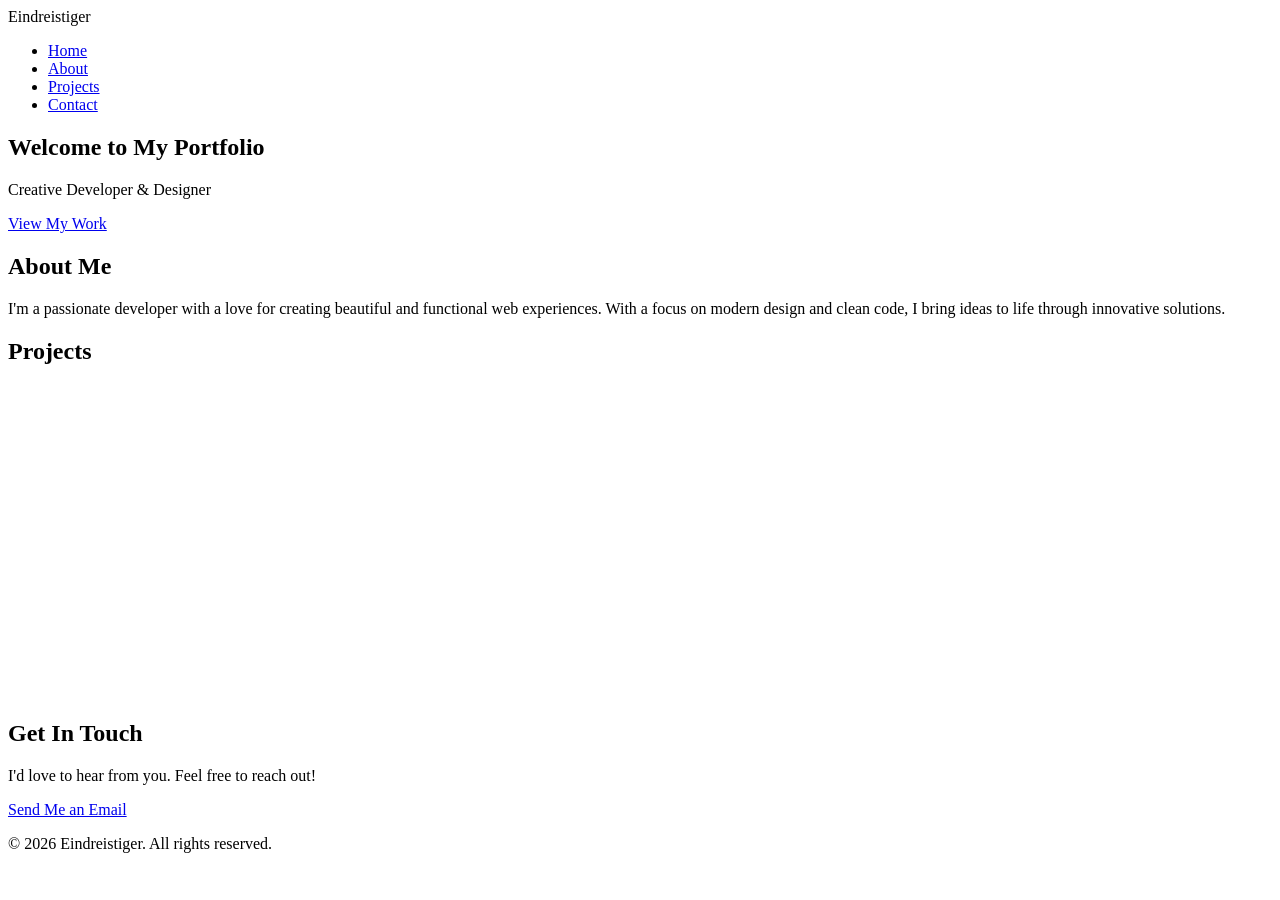
==== index.html @ fbd75b67 "Add modern portfolio landing page HTML structure with styling" ====
<!DOCTYPE html>
<html lang="en">
<head>
    <meta charset="UTF-8">
    <meta name="viewport" content="width=device-width, initial-scale=1.0">
    <title>Eindreistiger - Portfolio</title>
    <link rel="stylesheet" href="styles.css">
</head>
<body>
    <!-- Navigation -->
    <nav class="navbar">
        <div class="nav-container">
            <div class="logo">Eindreistiger</div>
            <ul class="nav-menu">
                <li><a href="#home" class="nav-link">Home</a></li>
                <li><a href="#about" class="nav-link">About</a></li>
                <li><a href="#projects" class="nav-link">Projects</a></li>
                <li><a href="#contact" class="nav-link">Contact</a></li>
            </ul>
        </div>
    </nav>

    <!-- Hero Section -->
    <section id="home" class="hero">
        <div class="hero-content">
            <h1 class="hero-title">Welcome to My Portfolio</h1>
            <p class="hero-subtitle">Creative Developer & Designer</p>
            <a href="#projects" class="cta-button">View My Work</a>
        </div>
    </section>

    <!-- About Section -->
    <section id="about" class="about">
        <div class="container">
            <h2 class="section-title">About Me</h2>
            <p class="about-text">
                I'm a passionate developer with a love for creating beautiful and functional web experiences. 
                With a focus on modern design and clean code, I bring ideas to life through innovative solutions.
            </p>
        </div>
    </section>

    <!-- Projects Section -->
    <section id="projects" class="projects">
        <div class="container">
            <h2 class="section-title">Projects</h2>
            <div class="projects-grid">
                <div class="project-card">
                    <div class="project-image"></div>
                    <h3 class="project-title">Project One</h3>
                    <p class="project-description">A modern web application built with clean design principles.</p>
                    <a href="#" class="project-link">Learn More →</a>
                </div>
                <div class="project-card">
                    <div class="project-image"></div>
                    <h3 class="project-title">Project Two</h3>
                    <p class="project-description">An interactive experience showcasing innovative features.</p>
                    <a href="#" class="project-link">Learn More →</a>
                </div>
                <div class="project-card">
                    <div class="project-image"></div>
                    <h3 class="project-title">Project Three</h3>
                    <p class="project-description">A comprehensive solution for modern digital challenges.</p>
                    <a href="#" class="project-link">Learn More →</a>
                </div>
            </div>
        </div>
    </section>

    <!-- Contact Section -->
    <section id="contact" class="contact">
        <div class="container">
            <h2 class="section-title">Get In Touch</h2>
            <p class="contact-text">I'd love to hear from you. Feel free to reach out!</p>
            <a href="mailto:your.email@example.com" class="cta-button">Send Me an Email</a>
        </div>
    </section>

    <!-- Footer -->
    <footer class="footer">
        <p>&copy; 2026 Eindreistiger. All rights reserved.</p>
    </footer>

    <script src="script.js"></script>
</body>
</html>
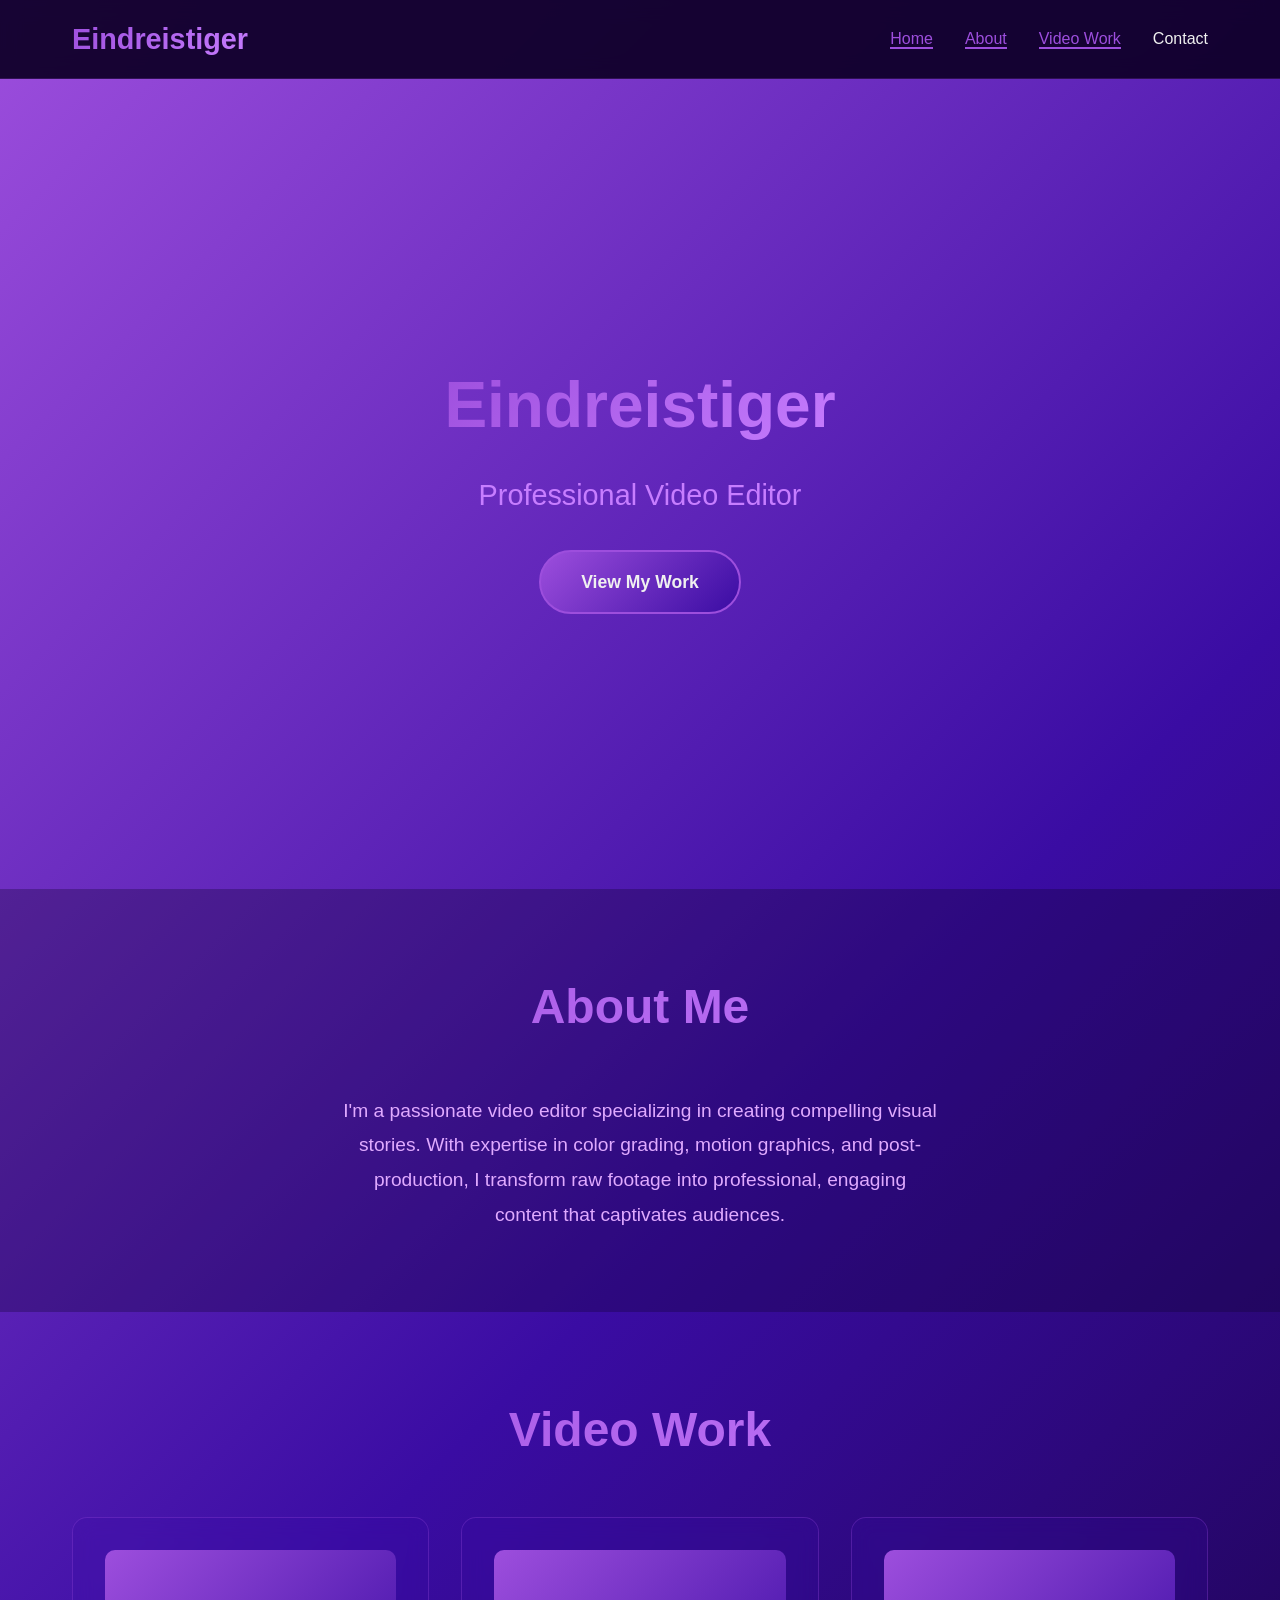
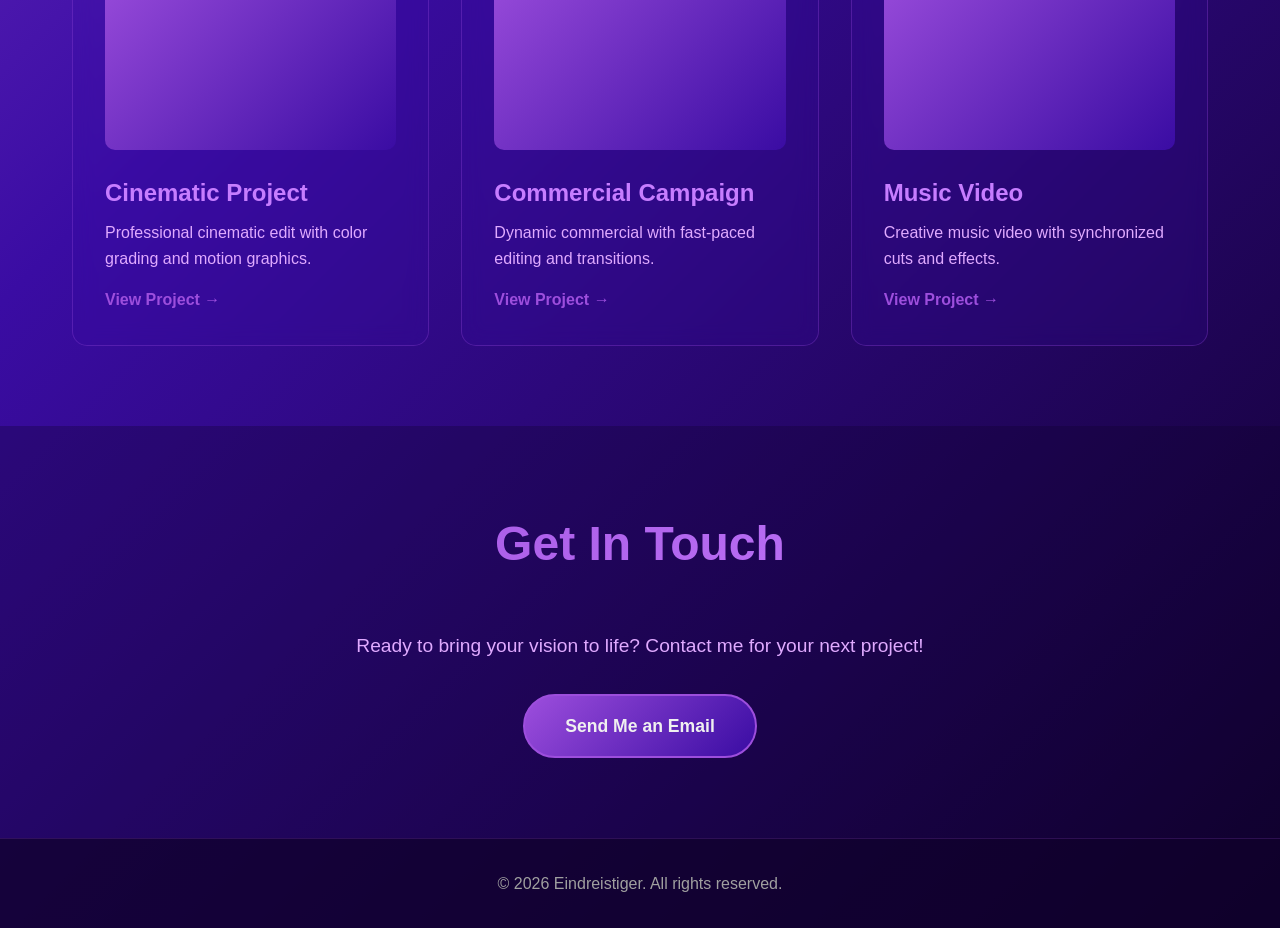
==== commit 021bf795: "Update portfolio with proper CSS styling and video editor content" ====
--- a/index.html
+++ b/index.html
@@ -3,7 +3,7 @@
 <head>
     <meta charset="UTF-8">
     <meta name="viewport" content="width=device-width, initial-scale=1.0">
-    <title>Eindreistiger - Portfolio</title>
+    <title>Eindreistiger - Video Editor Portfolio</title>
     <link rel="stylesheet" href="styles.css">
 </head>
 <body>
@@ -14,7 +14,7 @@
             <ul class="nav-menu">
                 <li><a href="#home" class="nav-link">Home</a></li>
                 <li><a href="#about" class="nav-link">About</a></li>
-                <li><a href="#projects" class="nav-link">Projects</a></li>
+                <li><a href="#work" class="nav-link">Video Work</a></li>
                 <li><a href="#contact" class="nav-link">Contact</a></li>
             </ul>
         </div>
@@ -23,9 +23,9 @@
     <!-- Hero Section -->
     <section id="home" class="hero">
         <div class="hero-content">
-            <h1 class="hero-title">Welcome to My Portfolio</h1>
-            <p class="hero-subtitle">Creative Developer & Designer</p>
-            <a href="#projects" class="cta-button">View My Work</a>
+            <h1 class="hero-title">Eindreistiger</h1>
+            <p class="hero-subtitle">Professional Video Editor</p>
+            <a href="#work" class="cta-button">View My Work</a>
         </div>
     </section>
 
@@ -34,34 +34,35 @@
         <div class="container">
             <h2 class="section-title">About Me</h2>
             <p class="about-text">
-                I'm a passionate developer with a love for creating beautiful and functional web experiences. 
-                With a focus on modern design and clean code, I bring ideas to life through innovative solutions.
+                I'm a passionate video editor specializing in creating compelling visual stories. 
+                With expertise in color grading, motion graphics, and post-production, I transform raw footage 
+                into professional, engaging content that captivates audiences.
             </p>
         </div>
     </section>
 
-    <!-- Projects Section -->
-    <section id="projects" class="projects">
+    <!-- Video Work Section -->
+    <section id="work" class="projects">
         <div class="container">
-            <h2 class="section-title">Projects</h2>
+            <h2 class="section-title">Video Work</h2>
             <div class="projects-grid">
                 <div class="project-card">
                     <div class="project-image"></div>
-                    <h3 class="project-title">Project One</h3>
-                    <p class="project-description">A modern web application built with clean design principles.</p>
-                    <a href="#" class="project-link">Learn More →</a>
+                    <h3 class="project-title">Cinematic Project</h3>
+                    <p class="project-description">Professional cinematic edit with color grading and motion graphics.</p>
+                    <a href="#" class="project-link">View Project →</a>
                 </div>
                 <div class="project-card">
                     <div class="project-image"></div>
-                    <h3 class="project-title">Project Two</h3>
-                    <p class="project-description">An interactive experience showcasing innovative features.</p>
-                    <a href="#" class="project-link">Learn More →</a>
+                    <h3 class="project-title">Commercial Campaign</h3>
+                    <p class="project-description">Dynamic commercial with fast-paced editing and transitions.</p>
+                    <a href="#" class="project-link">View Project →</a>
                 </div>
                 <div class="project-card">
                     <div class="project-image"></div>
-                    <h3 class="project-title">Project Three</h3>
-                    <p class="project-description">A comprehensive solution for modern digital challenges.</p>
-                    <a href="#" class="project-link">Learn More →</a>
+                    <h3 class="project-title">Music Video</h3>
+                    <p class="project-description">Creative music video with synchronized cuts and effects.</p>
+                    <a href="#" class="project-link">View Project →</a>
                 </div>
             </div>
         </div>
@@ -71,7 +72,7 @@
     <section id="contact" class="contact">
         <div class="container">
             <h2 class="section-title">Get In Touch</h2>
-            <p class="contact-text">I'd love to hear from you. Feel free to reach out!</p>
+            <p class="contact-text">Ready to bring your vision to life? Contact me for your next project!</p>
             <a href="mailto:your.email@example.com" class="cta-button">Send Me an Email</a>
         </div>
     </section>
--- a/styles.css
+++ b/styles.css
@@ -0,0 +1,267 @@
+* {
+    margin: 0;
+    padding: 0;
+    box-sizing: border-box;
+}
+
+:root {
+    --primary-gradient: linear-gradient(135deg, #9d4edd 0%, #3a0ca3 50%, #10002b 100%);
+    --purple-light: #9d4edd;
+    --purple-dark: #3a0ca3;
+    --black-deep: #10002b;
+    --text-light: #f0f0f0;
+    --text-dark: #1a1a1a;
+}
+
+body {
+    font-family: 'Segoe UI', Tahoma, Geneva, Verdana, sans-serif;
+    background: var(--primary-gradient);
+    color: var(--text-light);
+    line-height: 1.6;
+    min-height: 100vh;
+}
+
+/* Navigation */
+.navbar {
+    background: rgba(16, 0, 43, 0.95);
+    backdrop-filter: blur(10px);
+    padding: 1rem 0;
+    position: sticky;
+    top: 0;
+    z-index: 100;
+    border-bottom: 1px solid rgba(157, 78, 221, 0.2);
+}
+
+.nav-container {
+    max-width: 1200px;
+    margin: 0 auto;
+    padding: 0 2rem;
+    display: flex;
+    justify-content: space-between;
+    align-items: center;
+}
+
+.logo {
+    font-size: 1.8rem;
+    font-weight: 700;
+    background: linear-gradient(135deg, #9d4edd, #c77dff);
+    -webkit-background-clip: text;
+    -webkit-text-fill-color: transparent;
+    background-clip: text;
+}
+
+.nav-menu {
+    display: flex;
+    list-style: none;
+    gap: 2rem;
+}
+
+.nav-link {
+    color: var(--text-light);
+    text-decoration: none;
+    transition: color 0.3s ease;
+    font-weight: 500;
+}
+
+.nav-link:hover {
+    color: #9d4edd;
+}
+
+/* Hero Section */
+.hero {
+    min-height: 90vh;
+    display: flex;
+    align-items: center;
+    justify-content: center;
+    text-align: center;
+    padding: 2rem;
+}
+
+.hero-content {
+    animation: fadeInUp 1s ease-out;
+}
+
+.hero-title {
+    font-size: clamp(2.5rem, 5vw, 4rem);
+    font-weight: 800;
+    margin-bottom: 1rem;
+    background: linear-gradient(135deg, #9d4edd, #c77dff);
+    -webkit-background-clip: text;
+    -webkit-text-fill-color: transparent;
+    background-clip: text;
+}
+
+.hero-subtitle {
+    font-size: clamp(1.2rem, 3vw, 1.8rem);
+    color: #c77dff;
+    margin-bottom: 2rem;
+    font-weight: 300;
+}
+
+.cta-button {
+    display: inline-block;
+    padding: 1rem 2.5rem;
+    background: linear-gradient(135deg, #9d4edd, #3a0ca3);
+    color: var(--text-light);
+    text-decoration: none;
+    border-radius: 50px;
+    font-weight: 600;
+    transition: all 0.3s ease;
+    border: 2px solid #9d4edd;
+    cursor: pointer;
+    font-size: 1.1rem;
+}
+
+.cta-button:hover {
+    background: linear-gradient(135deg, #c77dff, #9d4edd);
+    transform: translateY(-3px);
+    box-shadow: 0 10px 30px rgba(157, 78, 221, 0.4);
+}
+
+/* Container */
+.container {
+    max-width: 1200px;
+    margin: 0 auto;
+    padding: 0 2rem;
+}
+
+/* Section Title */
+.section-title {
+    font-size: clamp(2rem, 4vw, 3rem);
+    font-weight: 700;
+    margin-bottom: 3rem;
+    text-align: center;
+    background: linear-gradient(135deg, #9d4edd, #c77dff);
+    -webkit-background-clip: text;
+    -webkit-text-fill-color: transparent;
+    background-clip: text;
+}
+
+/* About Section */
+.about {
+    padding: 5rem 2rem;
+    background: rgba(16, 0, 43, 0.3);
+}
+
+.about-text {
+    font-size: 1.2rem;
+    text-align: center;
+    max-width: 600px;
+    margin: 0 auto;
+    color: #e0aaff;
+    line-height: 1.8;
+}
+
+/* Projects Section */
+.projects {
+    padding: 5rem 2rem;
+}
+
+.projects-grid {
+    display: grid;
+    grid-template-columns: repeat(auto-fit, minmax(300px, 1fr));
+    gap: 2rem;
+}
+
+.project-card {
+    background: rgba(58, 12, 163, 0.2);
+    backdrop-filter: blur(10px);
+    border: 1px solid rgba(157, 78, 221, 0.3);
+    border-radius: 15px;
+    padding: 2rem;
+    transition: all 0.3s ease;
+    overflow: hidden;
+}
+
+.project-card:hover {
+    transform: translateY(-10px);
+    border-color: #9d4edd;
+    background: rgba(58, 12, 163, 0.4);
+    box-shadow: 0 20px 40px rgba(157, 78, 221, 0.2);
+}
+
+.project-image {
+    width: 100%;
+    height: 200px;
+    background: linear-gradient(135deg, #9d4edd, #3a0ca3);
+    border-radius: 10px;
+    margin-bottom: 1.5rem;
+}
+
+.project-title {
+    font-size: 1.5rem;
+    margin-bottom: 0.5rem;
+    color: #c77dff;
+}
+
+.project-description {
+    color: #e0aaff;
+    margin-bottom: 1rem;
+    line-height: 1.6;
+}
+
+.project-link {
+    color: #9d4edd;
+    text-decoration: none;
+    font-weight: 600;
+    transition: color 0.3s ease;
+}
+
+.project-link:hover {
+    color: #c77dff;
+}
+
+/* Contact Section */
+.contact {
+    padding: 5rem 2rem;
+    background: rgba(16, 0, 43, 0.3);
+    text-align: center;
+}
+
+.contact-text {
+    font-size: 1.2rem;
+    margin-bottom: 2rem;
+    color: #e0aaff;
+}
+
+/* Footer */
+.footer {
+    background: rgba(16, 0, 43, 0.8);
+    padding: 2rem;
+    text-align: center;
+    border-top: 1px solid rgba(157, 78, 221, 0.2);
+    color: #a0a0a0;
+}
+
+/* Animations */
+@keyframes fadeInUp {
+    from {
+        opacity: 0;
+        transform: translateY(30px);
+    }
+    to {
+        opacity: 1;
+        transform: translateY(0);
+    }
+}
+
+/* Responsive Design */
+@media (max-width: 768px) {
+    .nav-menu {
+        gap: 1rem;
+        font-size: 0.9rem;
+    }
+
+    .hero {
+        min-height: 70vh;
+    }
+
+    .projects-grid {
+        grid-template-columns: 1fr;
+    }
+
+    .cta-button {
+        padding: 0.8rem 2rem;
+        font-size: 1rem;
+    }
+}
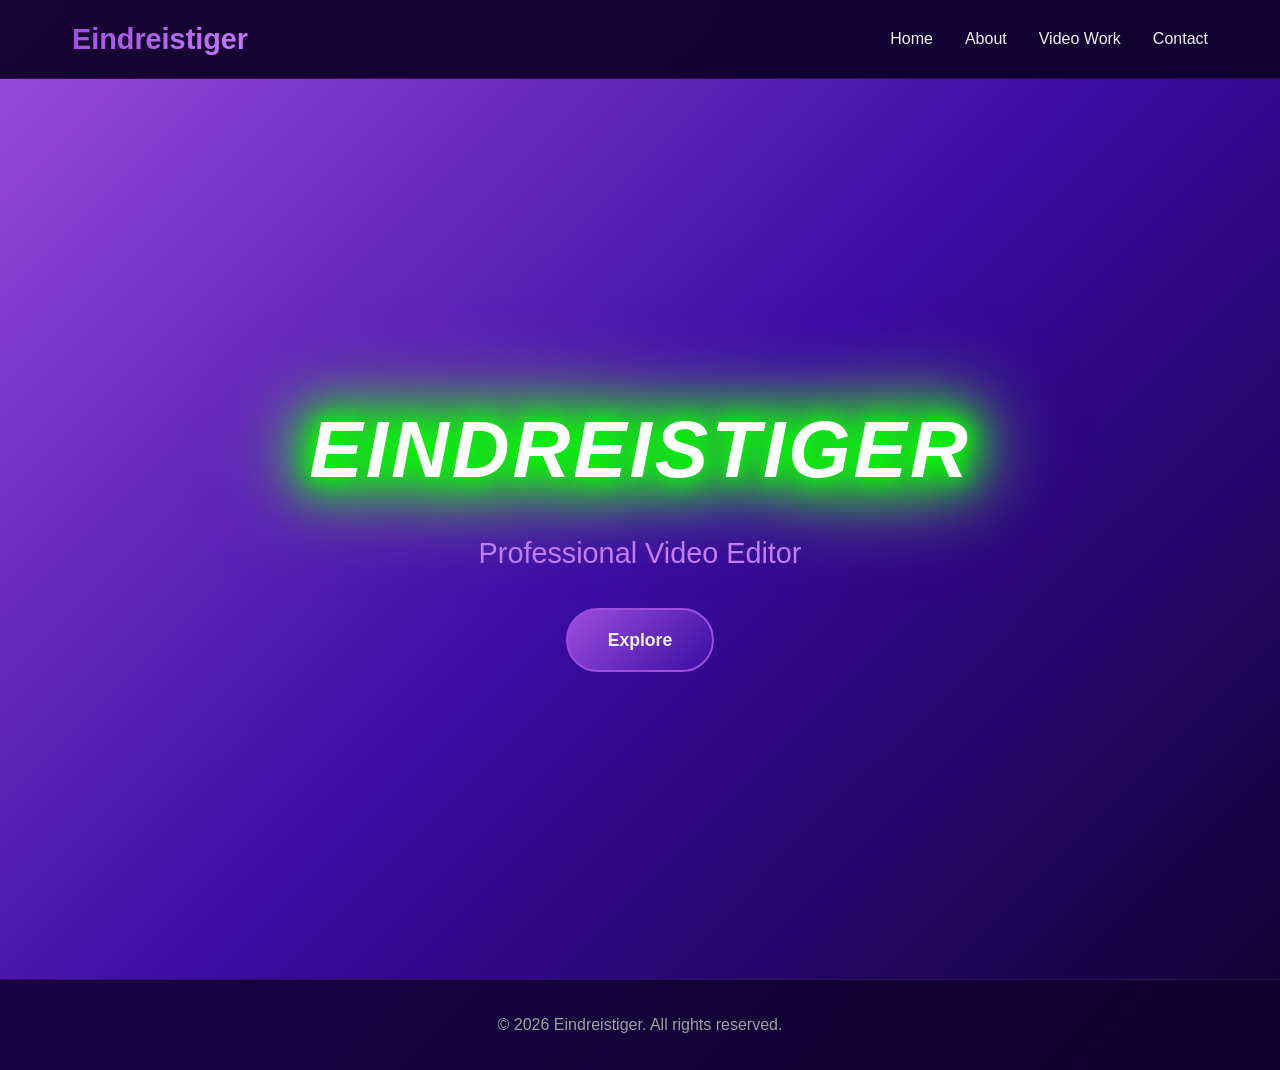
==== commit f3c4e668: "Convert sections to dropdown menu - only show one section at a time" ====
--- a/index.html
+++ b/index.html
@@ -11,6 +11,11 @@
     <nav class="navbar">
         <div class="nav-container">
             <div class="logo">Eindreistiger</div>
+            <div class="menu-toggle">
+                <span></span>
+                <span></span>
+                <span></span>
+            </div>
             <ul class="nav-menu">
                 <li><a href="#home" class="nav-link">Home</a></li>
                 <li><a href="#about" class="nav-link">About</a></li>
@@ -25,7 +30,7 @@
         <div class="hero-content">
             <h1 class="hero-title">Eindreistiger</h1>
             <p class="hero-subtitle">Professional Video Editor</p>
-            <a href="#work" class="cta-button">View My Work</a>
+            <a href="#about" class="cta-button">Explore</a>
         </div>
     </section>
 
--- a/styles.css
+++ b/styles.css
@@ -19,6 +19,11 @@
     color: var(--text-light);
     line-height: 1.6;
     min-height: 100vh;
+    overflow-x: hidden;
+}
+
+html {
+    scroll-behavior: smooth;
 }
 
 /* Navigation */
@@ -30,6 +35,7 @@
     top: 0;
     z-index: 100;
     border-bottom: 1px solid rgba(157, 78, 221, 0.2);
+    width: 100%;
 }
 
 .nav-container {
@@ -39,6 +45,7 @@
     display: flex;
     justify-content: space-between;
     align-items: center;
+    width: 100%;
 }
 
 .logo {
@@ -48,6 +55,7 @@
     -webkit-background-clip: text;
     -webkit-text-fill-color: transparent;
     background-clip: text;
+    white-space: nowrap;
 }
 
 .nav-menu {
@@ -69,26 +77,36 @@
 
 /* Hero Section */
 .hero {
-    min-height: 90vh;
+    min-height: 100vh;
     display: flex;
     align-items: center;
     justify-content: center;
     text-align: center;
     padding: 2rem;
+    width: 100%;
 }
 
 .hero-content {
     animation: fadeInUp 1s ease-out;
+    max-width: 100%;
 }
 
 .hero-title {
-    font-size: clamp(2.5rem, 5vw, 4rem);
-    font-weight: 800;
+    font-size: clamp(3rem, 8vw, 5rem);
+    font-weight: 900;
     margin-bottom: 1rem;
-    background: linear-gradient(135deg, #9d4edd, #c77dff);
-    -webkit-background-clip: text;
-    -webkit-text-fill-color: transparent;
-    background-clip: text;
+    color: #ffffff;
+    text-shadow: 
+        0 0 20px #00ff00,
+        0 0 40px #00ff00,
+        0 0 60px #00ff00,
+        0 0 80px #00ff00,
+        0 0 100px #ff00ff,
+        0 0 120px #ff00ff;
+    letter-spacing: 3px;
+    text-transform: uppercase;
+    font-style: italic;
+    filter: drop-shadow(0 0 10px rgba(0, 255, 0, 0.8));
 }
 
 .hero-subtitle {
@@ -123,6 +141,7 @@
     max-width: 1200px;
     margin: 0 auto;
     padding: 0 2rem;
+    width: 100%;
 }
 
 /* Section Title */
@@ -141,6 +160,12 @@
 .about {
     padding: 5rem 2rem;
     background: rgba(16, 0, 43, 0.3);
+    width: 100%;
+    display: none;
+}
+
+.about.active {
+    display: block;
 }
 
 .about-text {
@@ -155,12 +180,20 @@
 /* Projects Section */
 .projects {
     padding: 5rem 2rem;
+    width: 100%;
+    display: none;
+}
+
+.projects.active {
+    display: block;
 }
 
 .projects-grid {
     display: grid;
     grid-template-columns: repeat(auto-fit, minmax(300px, 1fr));
     gap: 2rem;
+    max-width: 1200px;
+    margin: 0 auto;
 }
 
 .project-card {
@@ -216,6 +249,12 @@
     padding: 5rem 2rem;
     background: rgba(16, 0, 43, 0.3);
     text-align: center;
+    width: 100%;
+    display: none;
+}
+
+.contact.active {
+    display: block;
 }
 
 .contact-text {
@@ -231,6 +270,7 @@
     text-align: center;
     border-top: 1px solid rgba(157, 78, 221, 0.2);
     color: #a0a0a0;
+    width: 100%;
 }
 
 /* Animations */
@@ -245,23 +285,197 @@
     }
 }
 
+/* Mobile Menu Toggle */
+.menu-toggle {
+    display: none;
+    flex-direction: column;
+    cursor: pointer;
+    gap: 5px;
+    background: none;
+    border: none;
+    padding: 0;
+    z-index: 101;
+}
+
+.menu-toggle span {
+    width: 25px;
+    height: 3px;
+    background: #c77dff;
+    border-radius: 2px;
+    transition: all 0.3s ease;
+}
+
+.menu-toggle.active span:nth-child(1) {
+    transform: rotate(45deg) translate(8px, 8px);
+}
+
+.menu-toggle.active span:nth-child(2) {
+    opacity: 0;
+}
+
+.menu-toggle.active span:nth-child(3) {
+    transform: rotate(-45deg) translate(8px, -8px);
+}
+
 /* Responsive Design */
 @media (max-width: 768px) {
+    body {
+        overflow-x: hidden;
+    }
+
     .nav-menu {
+        display: none;
+        flex-direction: column;
+        position: absolute;
+        top: 60px;
+        left: 0;
+        width: 100%;
+        background: rgba(16, 0, 43, 0.98);
+        padding: 2rem;
         gap: 1rem;
-        font-size: 0.9rem;
+        border-bottom: 1px solid rgba(157, 78, 221, 0.2);
+        max-width: 100vw;
+    }
+
+    .nav-menu.active {
+        display: flex;
+    }
+
+    .nav-container {
+        padding: 0 1rem;
+    }
+
+    .menu-toggle {
+        display: flex;
+    }
+
+    .logo {
+        font-size: 1.5rem;
     }
 
     .hero {
-        min-height: 70vh;
+        min-height: 100vh;
+        padding: 1rem;
+    }
+
+    .hero-title {
+        letter-spacing: 2px;
     }
 
     .projects-grid {
         grid-template-columns: 1fr;
+        gap: 1.5rem;
+        padding: 0;
     }
 
     .cta-button {
         padding: 0.8rem 2rem;
         font-size: 1rem;
     }
+
+    .about {
+        padding: 3rem 1rem;
+    }
+
+    .projects {
+        padding: 3rem 1rem;
+    }
+
+    .contact {
+        padding: 3rem 1rem;
+    }
+
+    .about-text {
+        font-size: 1rem;
+    }
+
+    .project-card {
+        padding: 1.5rem;
+    }
+
+    .project-image {
+        height: 150px;
+    }
+
+    .project-title {
+        font-size: 1.2rem;
+    }
+
+    .project-description {
+        font-size: 0.9rem;
+    }
+
+    .section-title {
+        margin-bottom: 2rem;
+    }
+
+    .container {
+        padding: 0 1rem;
+    }
+}
+
+@media (max-width: 480px) {
+    body {
+        overflow-x: hidden;
+        width: 100vw;
+    }
+
+    .hero-title {
+        font-size: 2rem;
+        letter-spacing: 1px;
+        text-shadow: 
+            0 0 15px #00ff00,
+            0 0 30px #00ff00,
+            0 0 45px #00ff00,
+            0 0 60px #ff00ff;
+    }
+
+    .hero-subtitle {
+        font-size: 1rem;
+    }
+
+    .cta-button {
+        padding: 0.7rem 1.5rem;
+        font-size: 0.9rem;
+    }
+
+    .logo {
+        font-size: 1.3rem;
+    }
+
+    .nav-menu {
+        top: 50px;
+    }
+
+    .project-card {
+        padding: 1rem;
+    }
+
+    .project-title {
+        font-size: 1rem;
+    }
+
+    .section-title {
+        font-size: 1.5rem;
+    }
+
+    .container {
+        padding: 0 1rem;
+    }
+
+    .hero {
+        padding: 1rem;
+    }
+
+    .about {
+        padding: 2rem 1rem;
+    }
+
+    .projects {
+        padding: 2rem 1rem;
+    }
+
+    .contact {
+        padding: 2rem 1rem;
+    }
 }
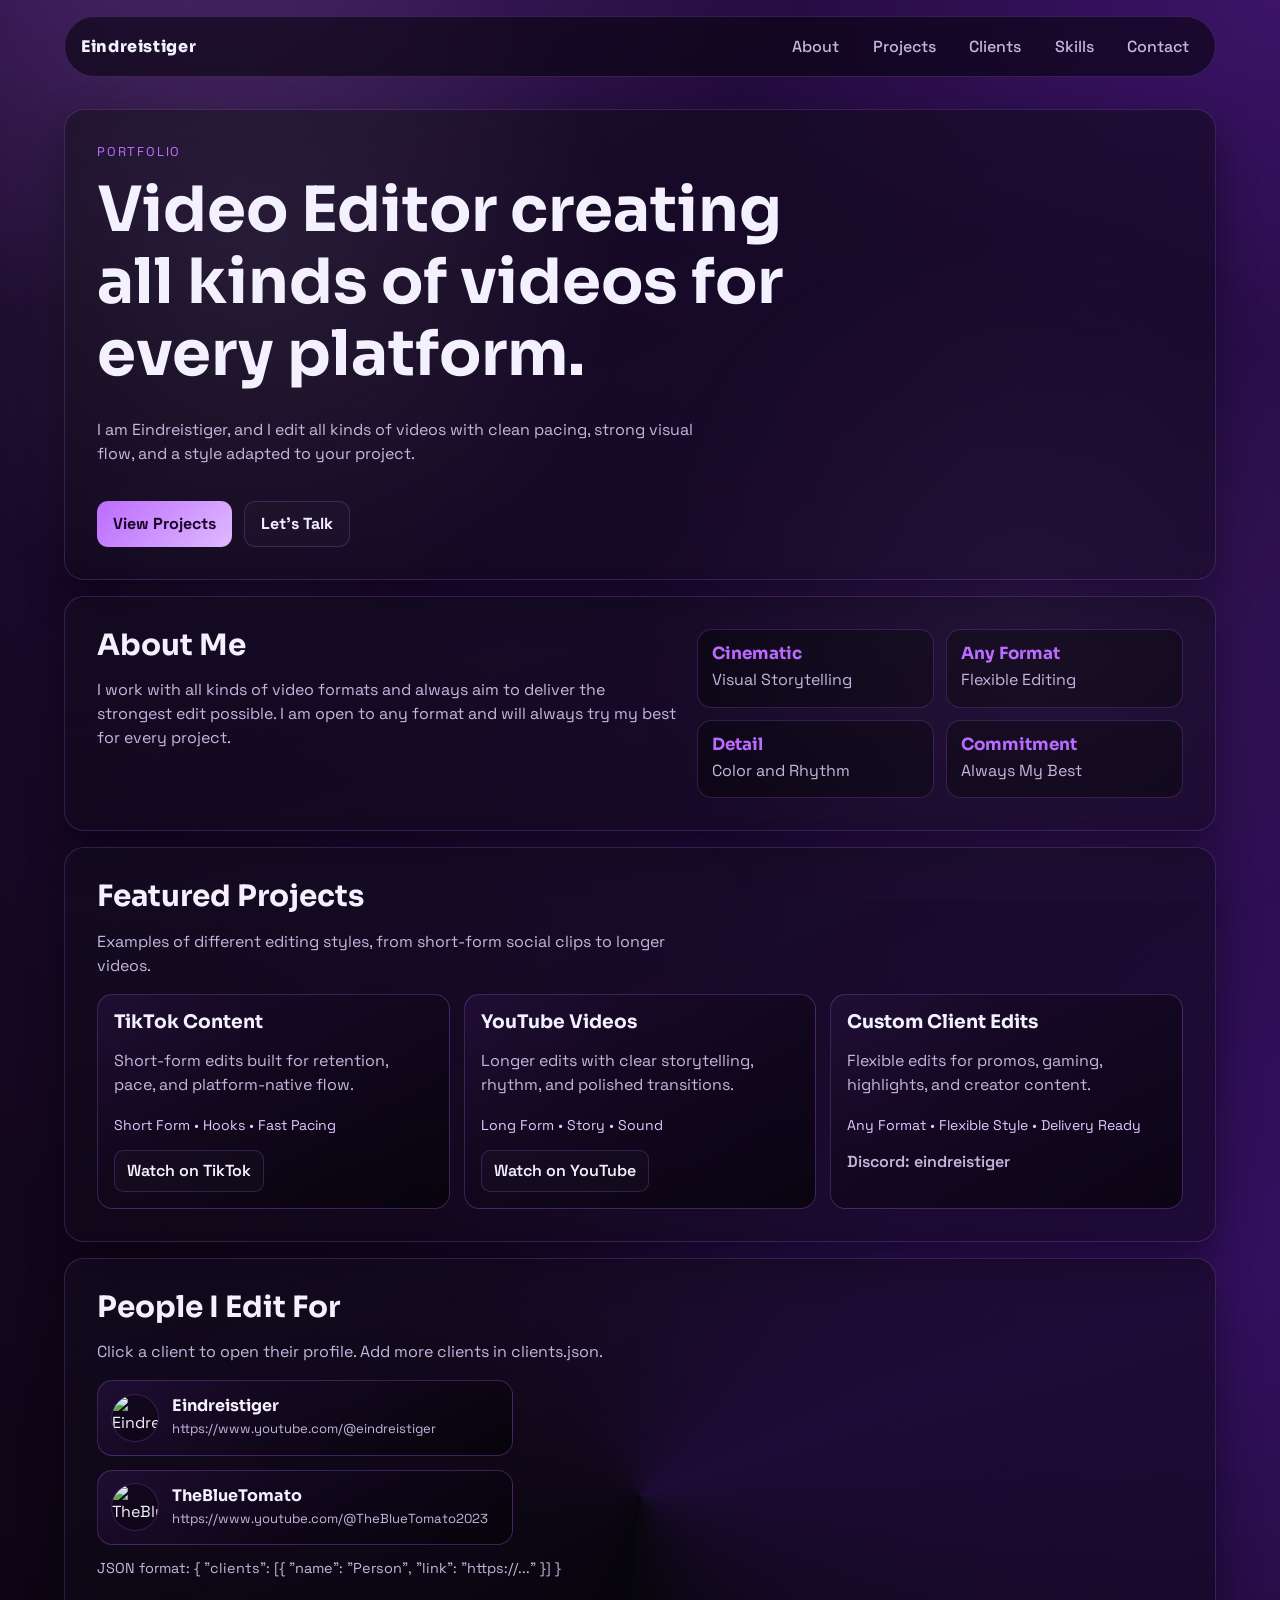
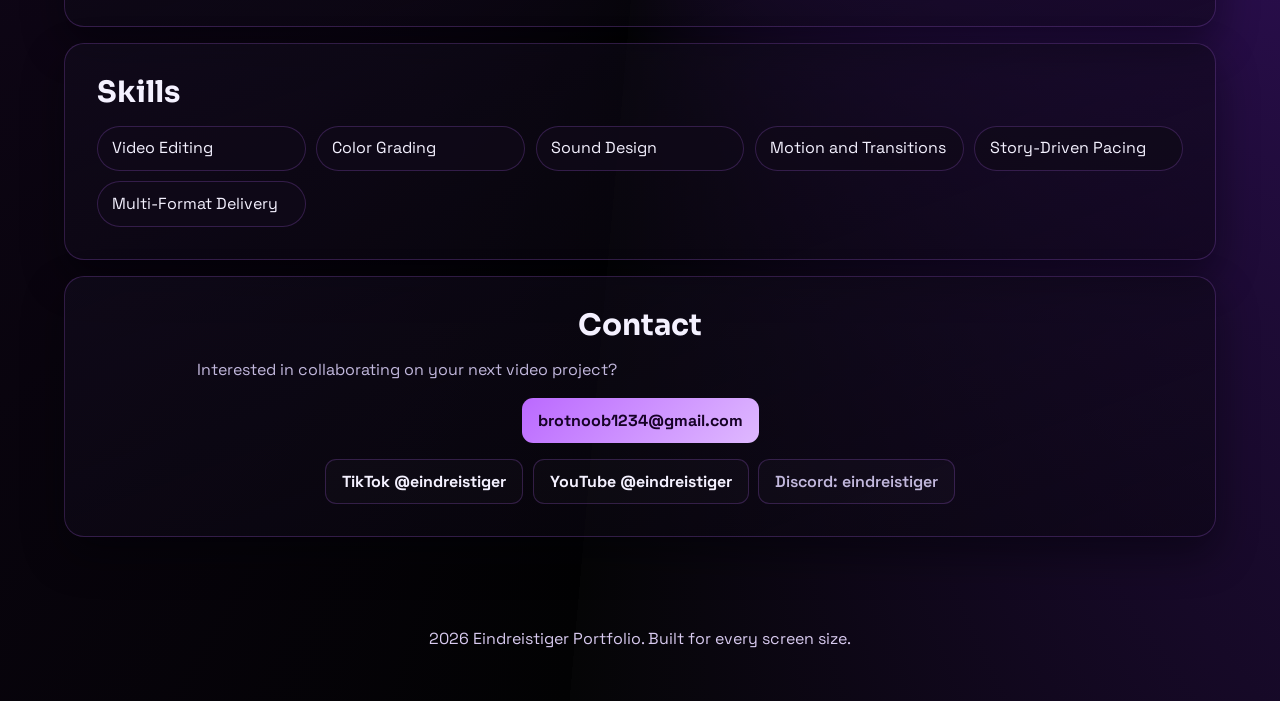
==== commit aff25733: "Updates" ====
--- a/index.html
+++ b/index.html
@@ -1,92 +1,147 @@
-<!DOCTYPE html>
-<html lang="en">
-<head>
-    <meta charset="UTF-8">
-    <meta name="viewport" content="width=device-width, initial-scale=1.0">
-    <title>Eindreistiger - Video Editor Portfolio</title>
-    <link rel="stylesheet" href="styles.css">
-</head>
-<body>
-    <!-- Navigation -->
-    <nav class="navbar">
-        <div class="nav-container">
-            <div class="logo">Eindreistiger</div>
-            <div class="menu-toggle">
-                <span></span>
-                <span></span>
-                <span></span>
-            </div>
-            <ul class="nav-menu">
-                <li><a href="#home" class="nav-link">Home</a></li>
-                <li><a href="#about" class="nav-link">About</a></li>
-                <li><a href="#work" class="nav-link">Video Work</a></li>
-                <li><a href="#contact" class="nav-link">Contact</a></li>
-            </ul>
-        </div>
-    </nav>
-
-    <!-- Hero Section -->
-    <section id="home" class="hero">
-        <div class="hero-content">
-            <h1 class="hero-title">Eindreistiger</h1>
-            <p class="hero-subtitle">Professional Video Editor</p>
-            <a href="#about" class="cta-button">Explore</a>
-        </div>
-    </section>
-
-    <!-- About Section -->
-    <section id="about" class="about">
-        <div class="container">
-            <h2 class="section-title">About Me</h2>
-            <p class="about-text">
-                I'm a passionate video editor specializing in creating compelling visual stories. 
-                With expertise in color grading, motion graphics, and post-production, I transform raw footage 
-                into professional, engaging content that captivates audiences.
-            </p>
-        </div>
-    </section>
-
-    <!-- Video Work Section -->
-    <section id="work" class="projects">
-        <div class="container">
-            <h2 class="section-title">Video Work</h2>
-            <div class="projects-grid">
-                <div class="project-card">
-                    <div class="project-image"></div>
-                    <h3 class="project-title">Cinematic Project</h3>
-                    <p class="project-description">Professional cinematic edit with color grading and motion graphics.</p>
-                    <a href="#" class="project-link">View Project →</a>
-                </div>
-                <div class="project-card">
-                    <div class="project-image"></div>
-                    <h3 class="project-title">Commercial Campaign</h3>
-                    <p class="project-description">Dynamic commercial with fast-paced editing and transitions.</p>
-                    <a href="#" class="project-link">View Project →</a>
-                </div>
-                <div class="project-card">
-                    <div class="project-image"></div>
-                    <h3 class="project-title">Music Video</h3>
-                    <p class="project-description">Creative music video with synchronized cuts and effects.</p>
-                    <a href="#" class="project-link">View Project →</a>
-                </div>
-            </div>
-        </div>
-    </section>
-
-    <!-- Contact Section -->
-    <section id="contact" class="contact">
-        <div class="container">
-            <h2 class="section-title">Get In Touch</h2>
-            <p class="contact-text">Ready to bring your vision to life? Contact me for your next project!</p>
-            <a href="mailto:your.email@example.com" class="cta-button">Send Me an Email</a>
-        </div>
-    </section>
-
-    <!-- Footer -->
-    <footer class="footer">
-        <p>&copy; 2026 Eindreistiger. All rights reserved.</p>
-    </footer>
-
-    <script src="script.js"></script>
-</body>
-</html>+<!doctype html>
+<html lang="en">
+  <head>
+    <meta charset="UTF-8" />
+    <meta name="viewport" content="width=device-width, initial-scale=1.0" />
+    <meta
+      name="description"
+      content="Modern portfolio webpage with a unique purple and black gradient design."
+    />
+    <title>Eindreistiger Portfolio</title>
+    <link rel="preconnect" href="https://fonts.googleapis.com" />
+    <link rel="preconnect" href="https://fonts.gstatic.com" crossorigin />
+    <link
+      href="https://fonts.googleapis.com/css2?family=Space+Grotesk:wght@400;500;700&family=Sora:wght@600;700;800&display=swap"
+      rel="stylesheet"
+    />
+    <link rel="stylesheet" href="styles.css" />
+  </head>
+  <body>
+    <div class="backdrop" aria-hidden="true"></div>
+
+    <header class="site-header">
+      <a class="brand" href="#home">Eindreistiger</a>
+      <button class="menu-toggle" aria-label="Toggle menu" aria-expanded="false">
+        <span></span>
+        <span></span>
+      </button>
+      <nav class="site-nav" id="siteNav">
+        <a href="#about">About</a>
+        <a href="#projects">Projects</a>
+        <a href="#clients">Clients</a>
+        <a href="#skills">Skills</a>
+        <a href="#contact">Contact</a>
+      </nav>
+    </header>
+
+    <main id="home">
+      <section class="hero panel">
+        <p class="eyebrow">Portfolio</p>
+        <h1>Video Editor creating all kinds of videos for every platform.</h1>
+        <p class="lead">
+          I am Eindreistiger, and I edit all kinds of videos with clean pacing, strong visual flow,
+          and a style adapted to your project.
+        </p>
+        <div class="cta-row">
+          <a class="btn btn-primary" href="#projects">View Projects</a>
+          <a class="btn btn-ghost" href="#contact">Let&apos;s Talk</a>
+        </div>
+      </section>
+
+      <section id="about" class="panel split">
+        <div>
+          <h2>About Me</h2>
+          <p>
+            I work with all kinds of video formats and always aim to deliver the strongest edit
+            possible. I am open to any format and will always try my best for every project.
+          </p>
+        </div>
+        <div class="stat-grid">
+          <article>
+            <h3>Cinematic</h3>
+            <p>Visual Storytelling</p>
+          </article>
+          <article>
+            <h3>Any Format</h3>
+            <p>Flexible Editing</p>
+          </article>
+          <article>
+            <h3>Detail</h3>
+            <p>Color and Rhythm</p>
+          </article>
+          <article>
+            <h3>Commitment</h3>
+            <p>Always My Best</p>
+          </article>
+        </div>
+      </section>
+
+      <section id="projects" class="panel">
+        <div class="section-head">
+          <h2>Featured Projects</h2>
+          <p>Examples of different editing styles, from short-form social clips to longer videos.</p>
+        </div>
+        <div class="project-grid">
+          <article class="project-card">
+            <h3>TikTok Content</h3>
+            <p>Short-form edits built for retention, pace, and platform-native flow.</p>
+            <span>Short Form • Hooks • Fast Pacing</span>
+            <a class="project-link" href="https://www.tiktok.com/@eindreistiger" target="_blank" rel="noreferrer">Watch on TikTok</a>
+          </article>
+          <article class="project-card">
+            <h3>YouTube Videos</h3>
+            <p>Longer edits with clear storytelling, rhythm, and polished transitions.</p>
+            <span>Long Form • Story • Sound</span>
+            <a class="project-link" href="https://www.youtube.com/@eindreistiger" target="_blank" rel="noreferrer">Watch on YouTube</a>
+          </article>
+          <article class="project-card">
+            <h3>Custom Client Edits</h3>
+            <p>Flexible edits for promos, gaming, highlights, and creator content.</p>
+            <span>Any Format • Flexible Style • Delivery Ready</span>
+            <p class="project-handle">Discord: eindreistiger</p>
+          </article>
+        </div>
+      </section>
+
+      <section id="clients" class="panel">
+        <div class="section-head">
+          <h2>People I Edit For</h2>
+          <p>Click a client to open their profile. Add more clients in clients.json.</p>
+        </div>
+        <div id="clientList" class="client-grid" aria-live="polite"></div>
+        <p class="client-note">
+          JSON format: { "clients": [{ "name": "Person", "link": "https://..." }] }
+        </p>
+      </section>
+
+      <section id="skills" class="panel">
+        <h2>Skills</h2>
+        <ul class="skills">
+          <li>Video Editing</li>
+          <li>Color Grading</li>
+          <li>Sound Design</li>
+          <li>Motion and Transitions</li>
+          <li>Story-Driven Pacing</li>
+          <li>Multi-Format Delivery</li>
+        </ul>
+      </section>
+
+      <section id="contact" class="panel contact">
+        <h2>Contact</h2>
+        <p>Interested in collaborating on your next video project?</p>
+        <a class="btn btn-primary" href="mailto:brotnoob1234@gmail.com">brotnoob1234@gmail.com</a>
+        <div class="social-row">
+          <a class="btn btn-ghost" href="https://www.tiktok.com/@eindreistiger" target="_blank" rel="noreferrer">TikTok @eindreistiger</a>
+          <a class="btn btn-ghost" href="https://www.youtube.com/@eindreistiger" target="_blank" rel="noreferrer">YouTube @eindreistiger</a>
+          <span class="discord-tag">Discord: eindreistiger</span>
+        </div>
+      </section>
+    </main>
+
+    <footer class="site-footer">
+      <p><span id="year"></span> Eindreistiger Portfolio. Built for every screen size.</p>
+    </footer>
+
+    <script src="script.js"></script>
+  </body>
+</html>
--- a/styles.css
+++ b/styles.css
@@ -1,481 +1,449 @@
-* {
-    margin: 0;
-    padding: 0;
-    box-sizing: border-box;
-}
-
-:root {
-    --primary-gradient: linear-gradient(135deg, #9d4edd 0%, #3a0ca3 50%, #10002b 100%);
-    --purple-light: #9d4edd;
-    --purple-dark: #3a0ca3;
-    --black-deep: #10002b;
-    --text-light: #f0f0f0;
-    --text-dark: #1a1a1a;
-}
-
-body {
-    font-family: 'Segoe UI', Tahoma, Geneva, Verdana, sans-serif;
-    background: var(--primary-gradient);
-    color: var(--text-light);
-    line-height: 1.6;
-    min-height: 100vh;
-    overflow-x: hidden;
-}
-
-html {
-    scroll-behavior: smooth;
-}
-
-/* Navigation */
-.navbar {
-    background: rgba(16, 0, 43, 0.95);
-    backdrop-filter: blur(10px);
-    padding: 1rem 0;
-    position: sticky;
-    top: 0;
-    z-index: 100;
-    border-bottom: 1px solid rgba(157, 78, 221, 0.2);
-    width: 100%;
-}
-
-.nav-container {
-    max-width: 1200px;
-    margin: 0 auto;
-    padding: 0 2rem;
-    display: flex;
-    justify-content: space-between;
-    align-items: center;
-    width: 100%;
-}
-
-.logo {
-    font-size: 1.8rem;
-    font-weight: 700;
-    background: linear-gradient(135deg, #9d4edd, #c77dff);
-    -webkit-background-clip: text;
-    -webkit-text-fill-color: transparent;
-    background-clip: text;
-    white-space: nowrap;
-}
-
-.nav-menu {
-    display: flex;
-    list-style: none;
-    gap: 2rem;
-}
-
-.nav-link {
-    color: var(--text-light);
-    text-decoration: none;
-    transition: color 0.3s ease;
-    font-weight: 500;
-}
-
-.nav-link:hover {
-    color: #9d4edd;
-}
-
-/* Hero Section */
-.hero {
-    min-height: 100vh;
-    display: flex;
-    align-items: center;
-    justify-content: center;
-    text-align: center;
-    padding: 2rem;
-    width: 100%;
-}
-
-.hero-content {
-    animation: fadeInUp 1s ease-out;
-    max-width: 100%;
-}
-
-.hero-title {
-    font-size: clamp(3rem, 8vw, 5rem);
-    font-weight: 900;
-    margin-bottom: 1rem;
-    color: #ffffff;
-    text-shadow: 
-        0 0 20px #00ff00,
-        0 0 40px #00ff00,
-        0 0 60px #00ff00,
-        0 0 80px #00ff00,
-        0 0 100px #ff00ff,
-        0 0 120px #ff00ff;
-    letter-spacing: 3px;
-    text-transform: uppercase;
-    font-style: italic;
-    filter: drop-shadow(0 0 10px rgba(0, 255, 0, 0.8));
-}
-
-.hero-subtitle {
-    font-size: clamp(1.2rem, 3vw, 1.8rem);
-    color: #c77dff;
-    margin-bottom: 2rem;
-    font-weight: 300;
-}
-
-.cta-button {
-    display: inline-block;
-    padding: 1rem 2.5rem;
-    background: linear-gradient(135deg, #9d4edd, #3a0ca3);
-    color: var(--text-light);
-    text-decoration: none;
-    border-radius: 50px;
-    font-weight: 600;
-    transition: all 0.3s ease;
-    border: 2px solid #9d4edd;
-    cursor: pointer;
-    font-size: 1.1rem;
-}
-
-.cta-button:hover {
-    background: linear-gradient(135deg, #c77dff, #9d4edd);
-    transform: translateY(-3px);
-    box-shadow: 0 10px 30px rgba(157, 78, 221, 0.4);
-}
-
-/* Container */
-.container {
-    max-width: 1200px;
-    margin: 0 auto;
-    padding: 0 2rem;
-    width: 100%;
-}
-
-/* Section Title */
-.section-title {
-    font-size: clamp(2rem, 4vw, 3rem);
-    font-weight: 700;
-    margin-bottom: 3rem;
-    text-align: center;
-    background: linear-gradient(135deg, #9d4edd, #c77dff);
-    -webkit-background-clip: text;
-    -webkit-text-fill-color: transparent;
-    background-clip: text;
-}
-
-/* About Section */
-.about {
-    padding: 5rem 2rem;
-    background: rgba(16, 0, 43, 0.3);
-    width: 100%;
-    display: none;
-}
-
-.about.active {
-    display: block;
-}
-
-.about-text {
-    font-size: 1.2rem;
-    text-align: center;
-    max-width: 600px;
-    margin: 0 auto;
-    color: #e0aaff;
-    line-height: 1.8;
-}
-
-/* Projects Section */
-.projects {
-    padding: 5rem 2rem;
-    width: 100%;
-    display: none;
-}
-
-.projects.active {
-    display: block;
-}
-
-.projects-grid {
-    display: grid;
-    grid-template-columns: repeat(auto-fit, minmax(300px, 1fr));
-    gap: 2rem;
-    max-width: 1200px;
-    margin: 0 auto;
-}
-
-.project-card {
-    background: rgba(58, 12, 163, 0.2);
-    backdrop-filter: blur(10px);
-    border: 1px solid rgba(157, 78, 221, 0.3);
-    border-radius: 15px;
-    padding: 2rem;
-    transition: all 0.3s ease;
-    overflow: hidden;
-}
-
-.project-card:hover {
-    transform: translateY(-10px);
-    border-color: #9d4edd;
-    background: rgba(58, 12, 163, 0.4);
-    box-shadow: 0 20px 40px rgba(157, 78, 221, 0.2);
-}
-
-.project-image {
-    width: 100%;
-    height: 200px;
-    background: linear-gradient(135deg, #9d4edd, #3a0ca3);
-    border-radius: 10px;
-    margin-bottom: 1.5rem;
-}
-
-.project-title {
-    font-size: 1.5rem;
-    margin-bottom: 0.5rem;
-    color: #c77dff;
-}
-
-.project-description {
-    color: #e0aaff;
-    margin-bottom: 1rem;
-    line-height: 1.6;
-}
-
-.project-link {
-    color: #9d4edd;
-    text-decoration: none;
-    font-weight: 600;
-    transition: color 0.3s ease;
-}
-
-.project-link:hover {
-    color: #c77dff;
-}
-
-/* Contact Section */
-.contact {
-    padding: 5rem 2rem;
-    background: rgba(16, 0, 43, 0.3);
-    text-align: center;
-    width: 100%;
-    display: none;
-}
-
-.contact.active {
-    display: block;
-}
-
-.contact-text {
-    font-size: 1.2rem;
-    margin-bottom: 2rem;
-    color: #e0aaff;
-}
-
-/* Footer */
-.footer {
-    background: rgba(16, 0, 43, 0.8);
-    padding: 2rem;
-    text-align: center;
-    border-top: 1px solid rgba(157, 78, 221, 0.2);
-    color: #a0a0a0;
-    width: 100%;
-}
-
-/* Animations */
-@keyframes fadeInUp {
-    from {
-        opacity: 0;
-        transform: translateY(30px);
-    }
-    to {
-        opacity: 1;
-        transform: translateY(0);
-    }
-}
-
-/* Mobile Menu Toggle */
-.menu-toggle {
-    display: none;
-    flex-direction: column;
-    cursor: pointer;
-    gap: 5px;
-    background: none;
-    border: none;
-    padding: 0;
-    z-index: 101;
-}
-
-.menu-toggle span {
-    width: 25px;
-    height: 3px;
-    background: #c77dff;
-    border-radius: 2px;
-    transition: all 0.3s ease;
-}
-
-.menu-toggle.active span:nth-child(1) {
-    transform: rotate(45deg) translate(8px, 8px);
-}
-
-.menu-toggle.active span:nth-child(2) {
-    opacity: 0;
-}
-
-.menu-toggle.active span:nth-child(3) {
-    transform: rotate(-45deg) translate(8px, -8px);
-}
-
-/* Responsive Design */
-@media (max-width: 768px) {
-    body {
-        overflow-x: hidden;
-    }
-
-    .nav-menu {
-        display: none;
-        flex-direction: column;
-        position: absolute;
-        top: 60px;
-        left: 0;
-        width: 100%;
-        background: rgba(16, 0, 43, 0.98);
-        padding: 2rem;
-        gap: 1rem;
-        border-bottom: 1px solid rgba(157, 78, 221, 0.2);
-        max-width: 100vw;
-    }
-
-    .nav-menu.active {
-        display: flex;
-    }
-
-    .nav-container {
-        padding: 0 1rem;
-    }
-
-    .menu-toggle {
-        display: flex;
-    }
-
-    .logo {
-        font-size: 1.5rem;
-    }
-
-    .hero {
-        min-height: 100vh;
-        padding: 1rem;
-    }
-
-    .hero-title {
-        letter-spacing: 2px;
-    }
-
-    .projects-grid {
-        grid-template-columns: 1fr;
-        gap: 1.5rem;
-        padding: 0;
-    }
-
-    .cta-button {
-        padding: 0.8rem 2rem;
-        font-size: 1rem;
-    }
-
-    .about {
-        padding: 3rem 1rem;
-    }
-
-    .projects {
-        padding: 3rem 1rem;
-    }
-
-    .contact {
-        padding: 3rem 1rem;
-    }
-
-    .about-text {
-        font-size: 1rem;
-    }
-
-    .project-card {
-        padding: 1.5rem;
-    }
-
-    .project-image {
-        height: 150px;
-    }
-
-    .project-title {
-        font-size: 1.2rem;
-    }
-
-    .project-description {
-        font-size: 0.9rem;
-    }
-
-    .section-title {
-        margin-bottom: 2rem;
-    }
-
-    .container {
-        padding: 0 1rem;
-    }
-}
-
-@media (max-width: 480px) {
-    body {
-        overflow-x: hidden;
-        width: 100vw;
-    }
-
-    .hero-title {
-        font-size: 2rem;
-        letter-spacing: 1px;
-        text-shadow: 
-            0 0 15px #00ff00,
-            0 0 30px #00ff00,
-            0 0 45px #00ff00,
-            0 0 60px #ff00ff;
-    }
-
-    .hero-subtitle {
-        font-size: 1rem;
-    }
-
-    .cta-button {
-        padding: 0.7rem 1.5rem;
-        font-size: 0.9rem;
-    }
-
-    .logo {
-        font-size: 1.3rem;
-    }
-
-    .nav-menu {
-        top: 50px;
-    }
-
-    .project-card {
-        padding: 1rem;
-    }
-
-    .project-title {
-        font-size: 1rem;
-    }
-
-    .section-title {
-        font-size: 1.5rem;
-    }
-
-    .container {
-        padding: 0 1rem;
-    }
-
-    .hero {
-        padding: 1rem;
-    }
-
-    .about {
-        padding: 2rem 1rem;
-    }
-
-    .projects {
-        padding: 2rem 1rem;
-    }
-
-    .contact {
-        padding: 2rem 1rem;
-    }
-}+:root {
+  --bg-1: #050506;
+  --bg-2: #11091a;
+  --bg-3: #2d0d53;
+  --ink-1: #f4f1ff;
+  --ink-2: #c2b8dd;
+  --accent: #bb69ff;
+  --accent-2: #8d35e6;
+  --card: rgba(18, 12, 30, 0.64);
+  --stroke: rgba(187, 105, 255, 0.22);
+  --radius: 1.25rem;
+  --shadow: 0 18px 40px rgba(2, 1, 7, 0.45);
+}
+
+* {
+  box-sizing: border-box;
+}
+
+html,
+body {
+  margin: 0;
+  min-height: 100%;
+}
+
+body {
+  font-family: "Space Grotesk", sans-serif;
+  color: var(--ink-1);
+  background:
+    radial-gradient(70rem 45rem at 12% -5%, rgba(187, 105, 255, 0.28), transparent 60%),
+    radial-gradient(60rem 38rem at 100% 0%, rgba(99, 32, 166, 0.35), transparent 58%),
+    conic-gradient(from 185deg at 50% 65%, #020203 0deg, #14071f 120deg, #33105f 245deg, #050506 360deg);
+  line-height: 1.5;
+  overflow-x: hidden;
+}
+
+.backdrop {
+  position: fixed;
+  inset: 0;
+  pointer-events: none;
+  background:
+    radial-gradient(circle at 20% 30%, rgba(255, 255, 255, 0.07) 0, transparent 32%),
+    radial-gradient(circle at 80% 68%, rgba(210, 164, 255, 0.06) 0, transparent 34%);
+  filter: blur(0.4px);
+}
+
+.site-header {
+  position: sticky;
+  top: 0;
+  z-index: 30;
+  display: flex;
+  align-items: center;
+  justify-content: space-between;
+  gap: 1rem;
+  width: min(72rem, 94vw);
+  margin: 1rem auto;
+  padding: 0.75rem 1rem;
+  border: 1px solid var(--stroke);
+  border-radius: 999px;
+  background: rgba(4, 2, 9, 0.56);
+  backdrop-filter: blur(12px);
+}
+
+.brand {
+  color: var(--ink-1);
+  text-decoration: none;
+  font-family: "Sora", sans-serif;
+  font-weight: 800;
+  letter-spacing: 0.04em;
+}
+
+.site-nav {
+  display: flex;
+  align-items: center;
+  gap: 0.9rem;
+}
+
+.site-nav a {
+  color: var(--ink-2);
+  text-decoration: none;
+  font-weight: 500;
+  padding: 0.35rem 0.6rem;
+  border-radius: 0.6rem;
+  transition: color 160ms ease, background-color 160ms ease;
+}
+
+.site-nav a:hover,
+.site-nav a:focus-visible {
+  color: var(--ink-1);
+  background: rgba(187, 105, 255, 0.15);
+}
+
+.menu-toggle {
+  display: none;
+  border: 1px solid var(--stroke);
+  background: rgba(255, 255, 255, 0.03);
+  border-radius: 0.6rem;
+  width: 2.75rem;
+  height: 2.5rem;
+  align-items: center;
+  justify-content: center;
+  gap: 0.35rem;
+}
+
+.menu-toggle span {
+  display: block;
+  width: 1.1rem;
+  height: 2px;
+  background: var(--ink-1);
+}
+
+main {
+  width: min(72rem, 94vw);
+  margin: 2rem auto 4rem;
+  display: grid;
+  gap: 1rem;
+}
+
+.panel {
+  border: 1px solid var(--stroke);
+  background: linear-gradient(160deg, var(--card), rgba(8, 5, 13, 0.46));
+  border-radius: var(--radius);
+  box-shadow: var(--shadow);
+  padding: clamp(1.15rem, 2vw + 0.8rem, 2rem);
+}
+
+.hero {
+  min-height: 50vh;
+  display: grid;
+  align-content: center;
+  gap: 0.8rem;
+}
+
+.eyebrow {
+  color: var(--accent);
+  text-transform: uppercase;
+  letter-spacing: 0.14em;
+  font-size: 0.8rem;
+  margin: 0;
+}
+
+h1,
+h2,
+h3 {
+  font-family: "Sora", sans-serif;
+  margin: 0;
+  line-height: 1.15;
+}
+
+h1 {
+  font-size: clamp(1.95rem, 5vw, 3.9rem);
+  max-width: 16ch;
+}
+
+h2 {
+  font-size: clamp(1.4rem, 2.3vw, 2.1rem);
+}
+
+.lead,
+.section-head p,
+.contact p,
+#about p {
+  color: var(--ink-2);
+  max-width: 62ch;
+}
+
+.cta-row {
+  display: flex;
+  flex-wrap: wrap;
+  gap: 0.75rem;
+  margin-top: 0.4rem;
+}
+
+.btn {
+  display: inline-flex;
+  align-items: center;
+  justify-content: center;
+  min-height: 2.8rem;
+  padding: 0.6rem 1rem;
+  border-radius: 0.7rem;
+  text-decoration: none;
+  font-weight: 700;
+  transition: transform 170ms ease, filter 170ms ease;
+}
+
+.btn:hover,
+.btn:focus-visible {
+  transform: translateY(-1px);
+  filter: brightness(1.06);
+}
+
+.btn-primary {
+  color: #160226;
+  background: linear-gradient(135deg, var(--accent), #dfb9ff);
+}
+
+.btn-ghost {
+  color: var(--ink-1);
+  border: 1px solid var(--stroke);
+  background: rgba(255, 255, 255, 0.02);
+}
+
+.split {
+  display: grid;
+  gap: 1rem;
+  grid-template-columns: 1.2fr 1fr;
+}
+
+.stat-grid {
+  display: grid;
+  gap: 0.75rem;
+  grid-template-columns: repeat(2, minmax(0, 1fr));
+}
+
+.stat-grid article {
+  border: 1px solid var(--stroke);
+  border-radius: 0.9rem;
+  background: rgba(7, 5, 12, 0.6);
+  padding: 0.9rem;
+}
+
+.stat-grid h3 {
+  color: var(--accent);
+  font-size: 1.05rem;
+}
+
+.stat-grid p {
+  margin: 0.3rem 0 0;
+  color: var(--ink-2);
+}
+
+.section-head {
+  margin-bottom: 1rem;
+}
+
+.project-grid {
+  display: grid;
+  gap: 0.85rem;
+  grid-template-columns: repeat(3, minmax(0, 1fr));
+}
+
+.project-card {
+  border-radius: 0.95rem;
+  border: 1px solid rgba(187, 105, 255, 0.28);
+  background:
+    linear-gradient(150deg, rgba(28, 11, 47, 0.75), rgba(4, 3, 7, 0.72)),
+    radial-gradient(circle at 0% 0%, rgba(187, 105, 255, 0.14), transparent 40%);
+  padding: 1rem;
+}
+
+.project-card p {
+  color: var(--ink-2);
+}
+
+.project-card span {
+  display: inline-block;
+  color: #e4c8ff;
+  font-size: 0.88rem;
+}
+
+.project-link {
+  display: inline-flex;
+  margin-top: 0.8rem;
+  color: var(--ink-1);
+  text-decoration: none;
+  border: 1px solid var(--stroke);
+  border-radius: 0.6rem;
+  padding: 0.5rem 0.75rem;
+  font-weight: 600;
+  background: rgba(255, 255, 255, 0.02);
+}
+
+.project-link:hover,
+.project-link:focus-visible {
+  background: rgba(187, 105, 255, 0.15);
+}
+
+.project-handle {
+  margin: 0.85rem 0 0;
+  font-weight: 600;
+  color: #e4c8ff;
+}
+
+.client-grid {
+  display: grid;
+  gap: 0.85rem;
+  grid-template-columns: 1fr;
+  width: min(26rem, 100%);
+  margin-right: auto;
+}
+
+.client-card {
+  display: flex;
+  align-items: center;
+  gap: 0.8rem;
+  border: 1px solid rgba(187, 105, 255, 0.28);
+  border-radius: 0.95rem;
+  background:
+    linear-gradient(150deg, rgba(28, 11, 47, 0.75), rgba(4, 3, 7, 0.72)),
+    radial-gradient(circle at 0% 0%, rgba(187, 105, 255, 0.14), transparent 40%);
+  text-decoration: none;
+  color: var(--ink-1);
+  padding: 0.8rem;
+  transition: transform 170ms ease, border-color 170ms ease;
+}
+
+.client-card:hover,
+.client-card:focus-visible {
+  transform: translateY(-2px);
+  border-color: rgba(223, 185, 255, 0.6);
+}
+
+.client-avatar {
+  width: 3rem;
+  height: 3rem;
+  border-radius: 50%;
+  border: 1px solid var(--stroke);
+  background: rgba(0, 0, 0, 0.32);
+  object-fit: cover;
+  flex-shrink: 0;
+}
+
+.client-body {
+  min-width: 0;
+}
+
+.client-body h3 {
+  font-size: 1rem;
+}
+
+.client-link-text {
+  margin: 0.22rem 0 0;
+  color: var(--ink-2);
+  font-size: 0.82rem;
+  overflow-wrap: anywhere;
+}
+
+.client-note,
+.client-empty {
+  margin-top: 0.8rem;
+  color: var(--ink-2);
+  font-size: 0.9rem;
+}
+
+.client-note {
+  text-align: left;
+}
+
+.skills {
+  list-style: none;
+  padding: 0;
+  margin: 1rem 0 0;
+  display: grid;
+  gap: 0.65rem;
+  grid-template-columns: repeat(auto-fit, minmax(12rem, 1fr));
+}
+
+.skills li {
+  border: 1px solid var(--stroke);
+  border-radius: 999px;
+  padding: 0.6rem 0.9rem;
+  background: rgba(16, 10, 25, 0.78);
+}
+
+.contact {
+  text-align: center;
+}
+
+.social-row {
+  margin-top: 1rem;
+  display: flex;
+  gap: 0.6rem;
+  justify-content: center;
+  flex-wrap: wrap;
+}
+
+.discord-tag {
+  display: inline-flex;
+  align-items: center;
+  min-height: 2.8rem;
+  padding: 0.6rem 1rem;
+  border-radius: 0.7rem;
+  border: 1px solid var(--stroke);
+  color: var(--ink-2);
+  background: rgba(255, 255, 255, 0.02);
+  font-weight: 600;
+}
+
+.site-footer {
+  text-align: center;
+  color: #d8caef;
+  padding: 0.6rem 0 2.1rem;
+}
+
+@media (max-width: 960px) {
+  .split {
+    grid-template-columns: 1fr;
+  }
+
+  .project-grid {
+    grid-template-columns: repeat(2, minmax(0, 1fr));
+  }
+}
+
+@media (max-width: 720px) {
+  .menu-toggle {
+    display: inline-flex;
+  }
+
+  .site-nav {
+    position: absolute;
+    top: calc(100% + 0.55rem);
+    right: 0;
+    display: none;
+    width: min(18rem, 90vw);
+    flex-direction: column;
+    align-items: stretch;
+    padding: 0.6rem;
+    border: 1px solid var(--stroke);
+    border-radius: 1rem;
+    background: rgba(4, 2, 9, 0.9);
+    backdrop-filter: blur(12px);
+  }
+
+  .site-nav.open {
+    display: flex;
+  }
+
+  .project-grid {
+    grid-template-columns: 1fr;
+  }
+
+  .site-header {
+    border-radius: 1rem;
+  }
+
+  .client-card {
+    padding: 0.75rem;
+  }
+}
+
+@media (prefers-reduced-motion: reduce) {
+  *,
+  *::before,
+  *::after {
+    animation: none !important;
+    transition: none !important;
+    scroll-behavior: auto !important;
+  }
+}
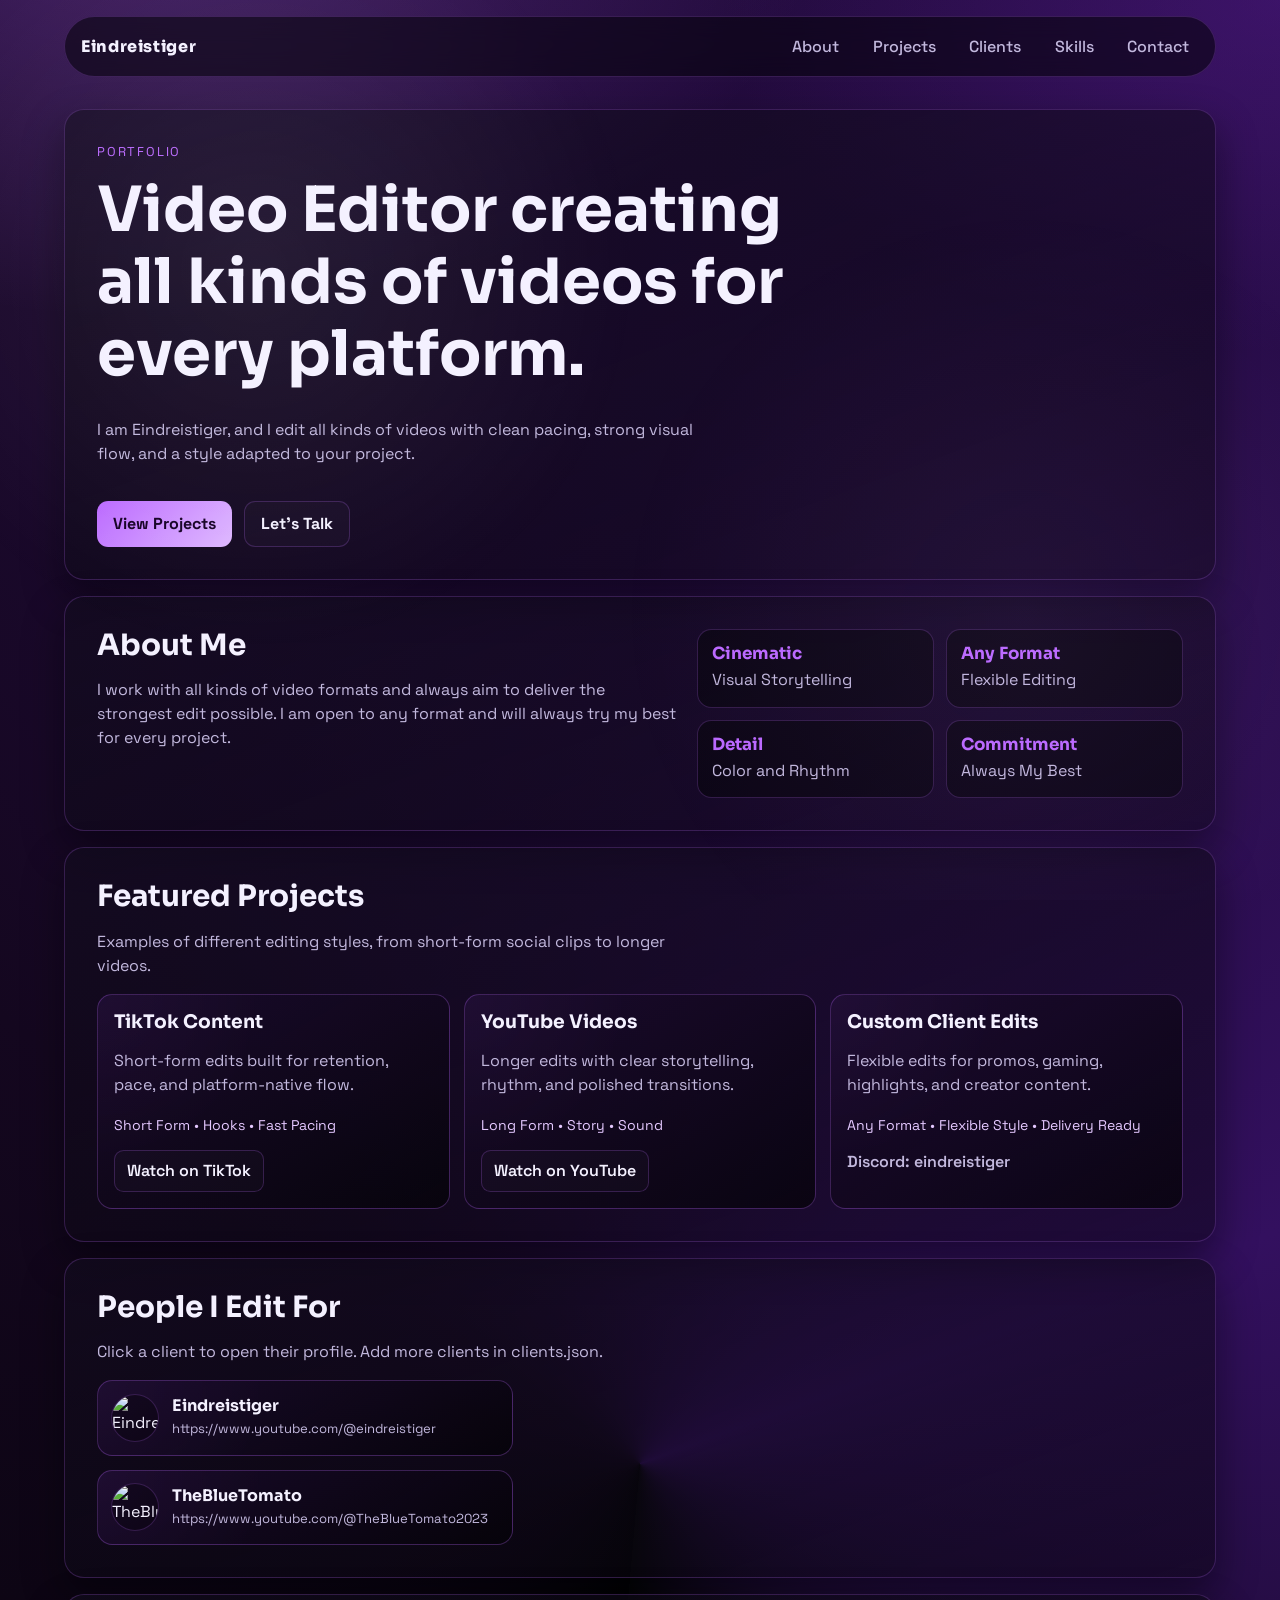
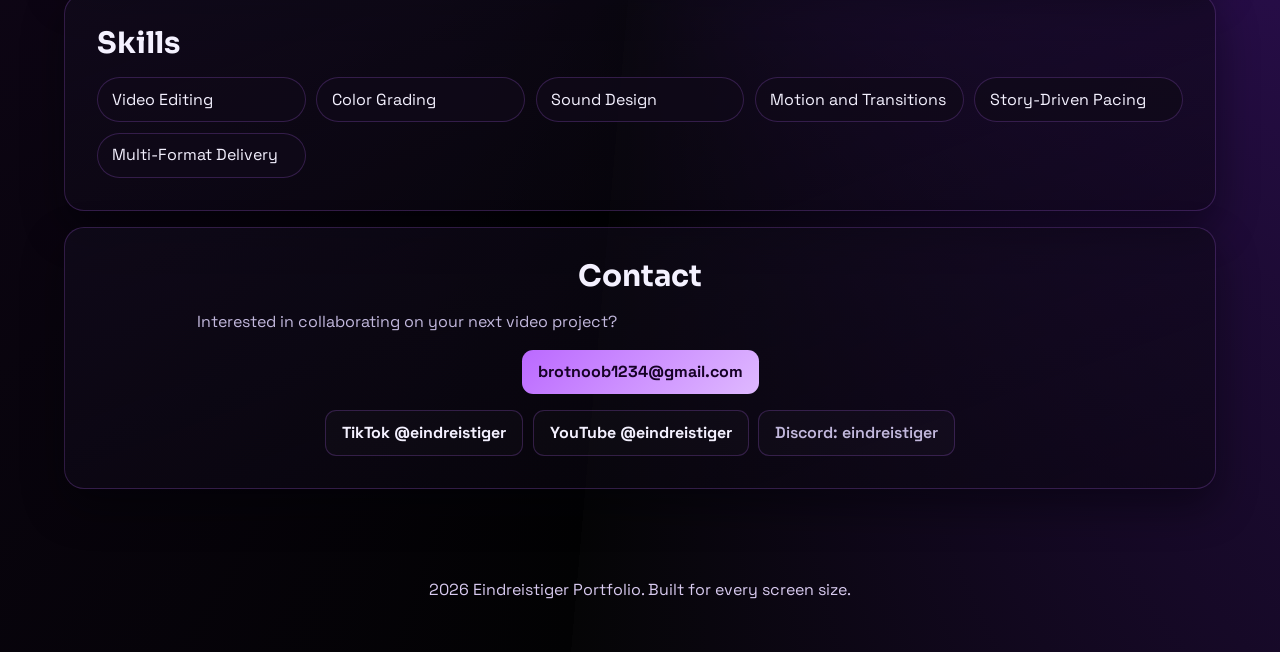
==== commit a25dd5c6: "Fix HTML formatting and clean up code" ====
--- a/index.html
+++ b/index.html
@@ -109,9 +109,6 @@
           <p>Click a client to open their profile. Add more clients in clients.json.</p>
         </div>
         <div id="clientList" class="client-grid" aria-live="polite"></div>
-        <p class="client-note">
-          JSON format: { "clients": [{ "name": "Person", "link": "https://..." }] }
-        </p>
       </section>
 
       <section id="skills" class="panel">
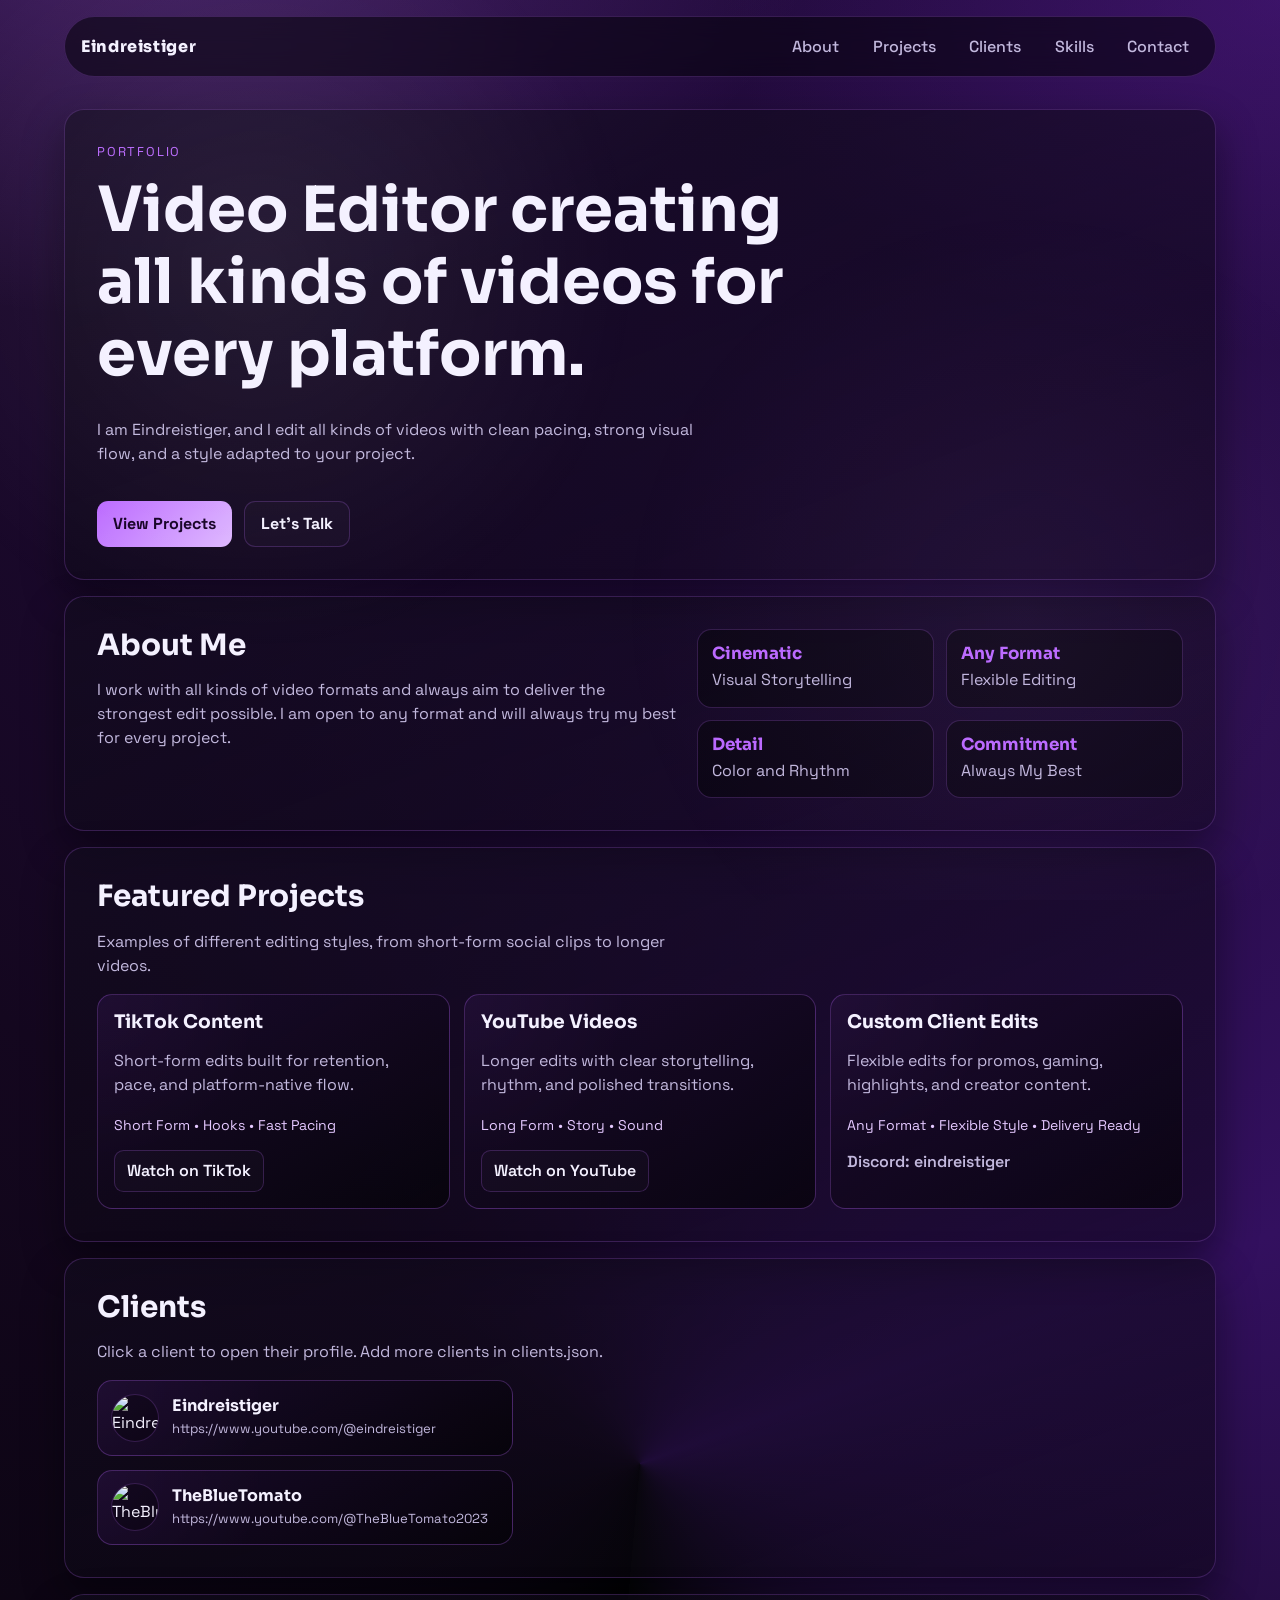
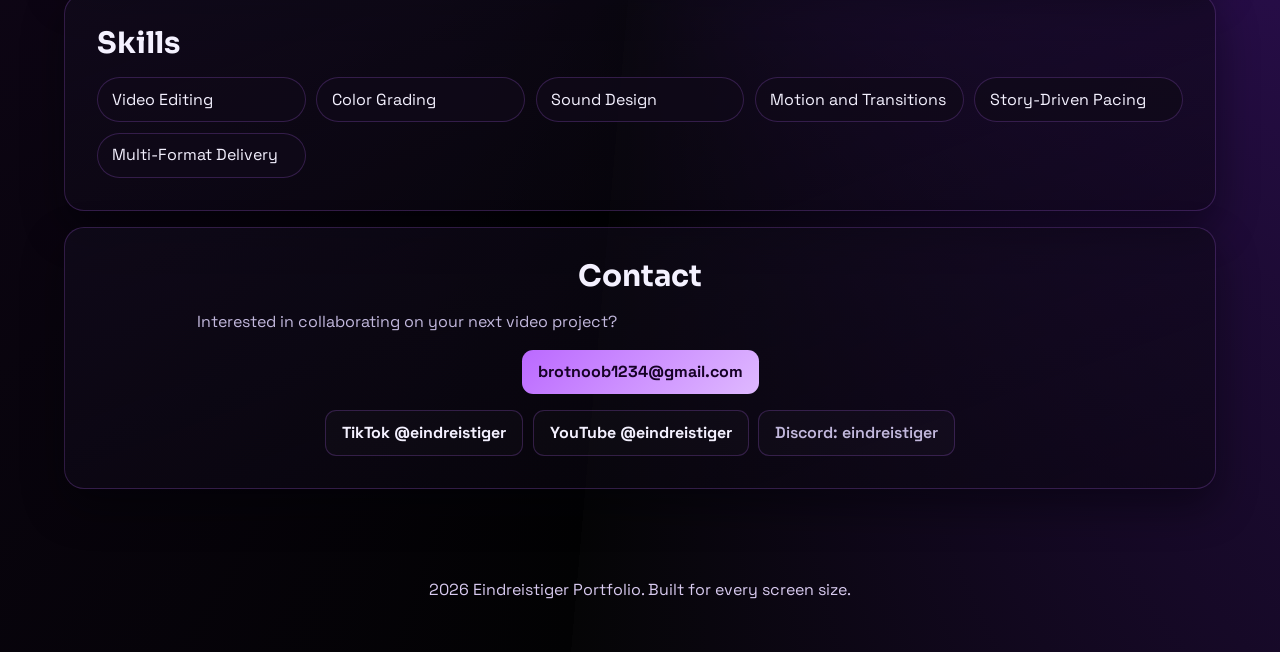
==== commit 1a2dfc69: "Fix HTML formatting and update content" ====
--- a/index.html
+++ b/index.html
@@ -105,7 +105,7 @@
 
       <section id="clients" class="panel">
         <div class="section-head">
-          <h2>People I Edit For</h2>
+          <h2>Clients</h2>
           <p>Click a client to open their profile. Add more clients in clients.json.</p>
         </div>
         <div id="clientList" class="client-grid" aria-live="polite"></div>
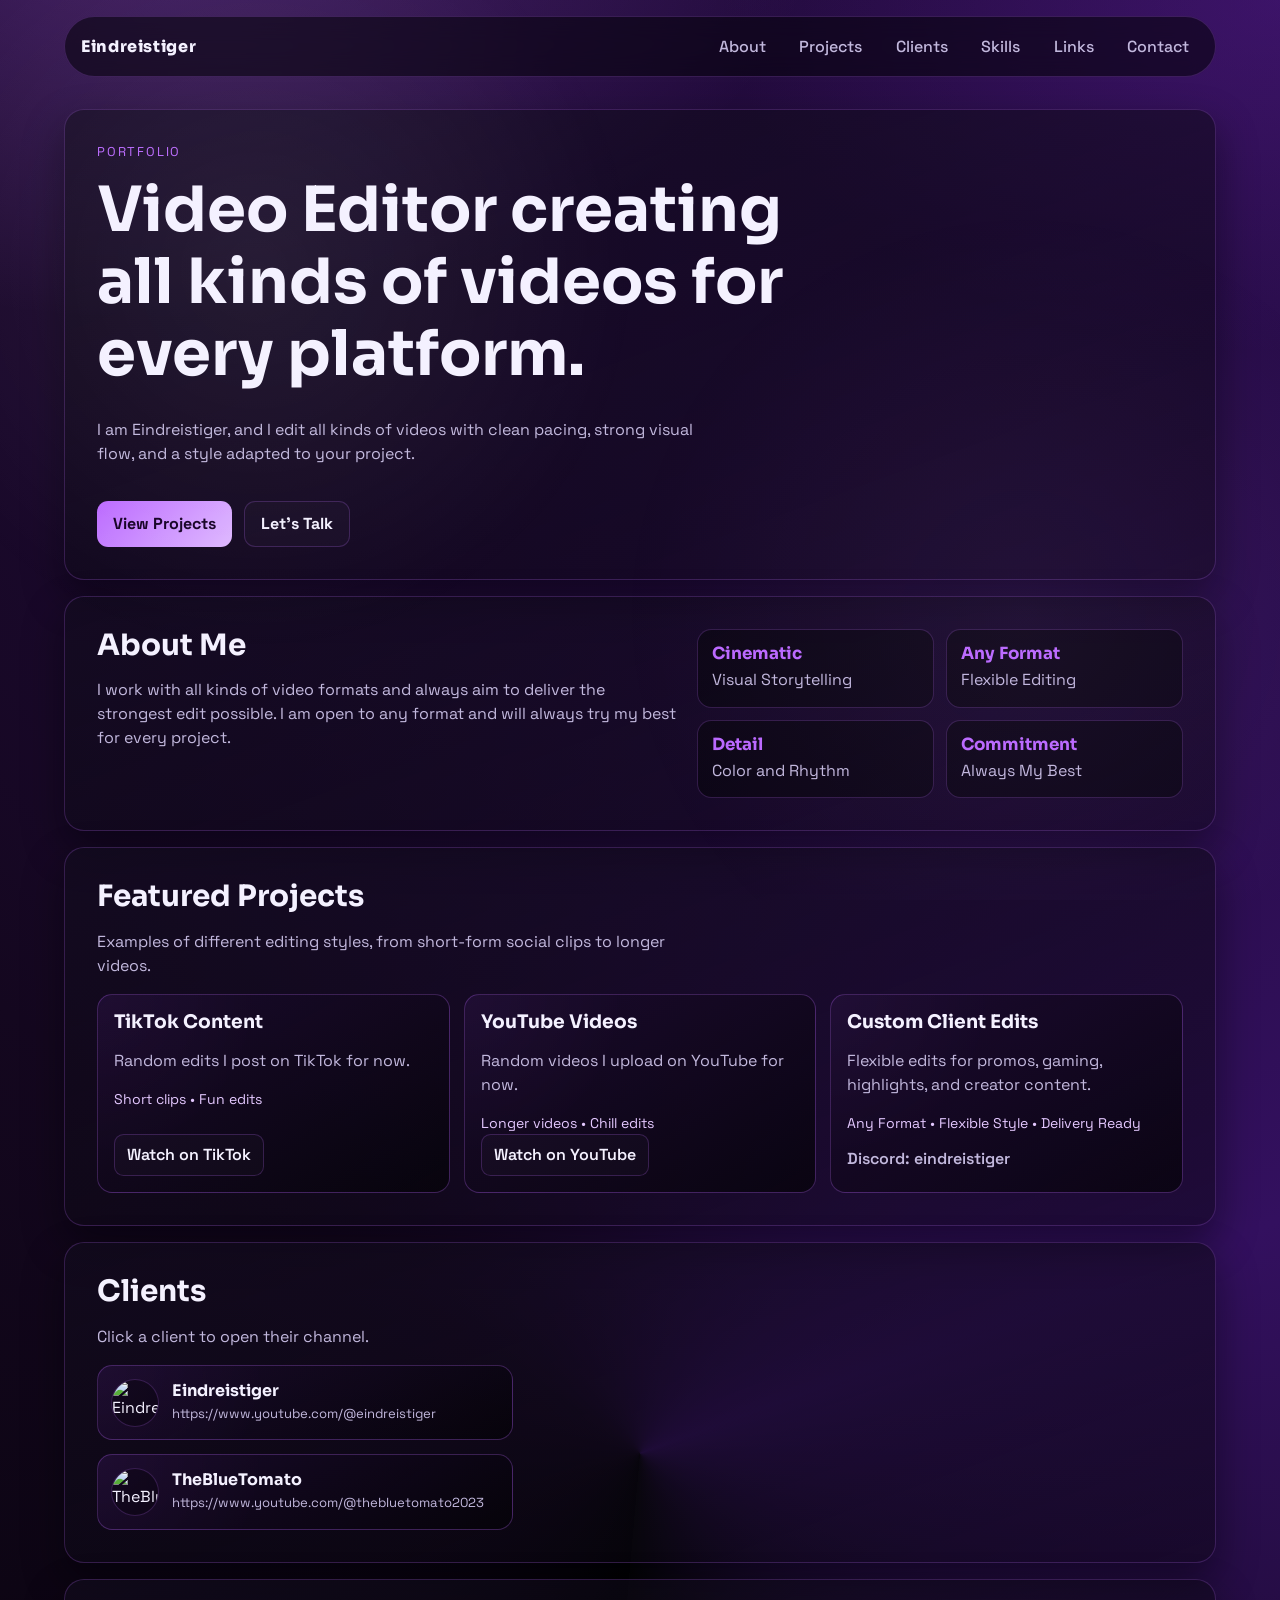
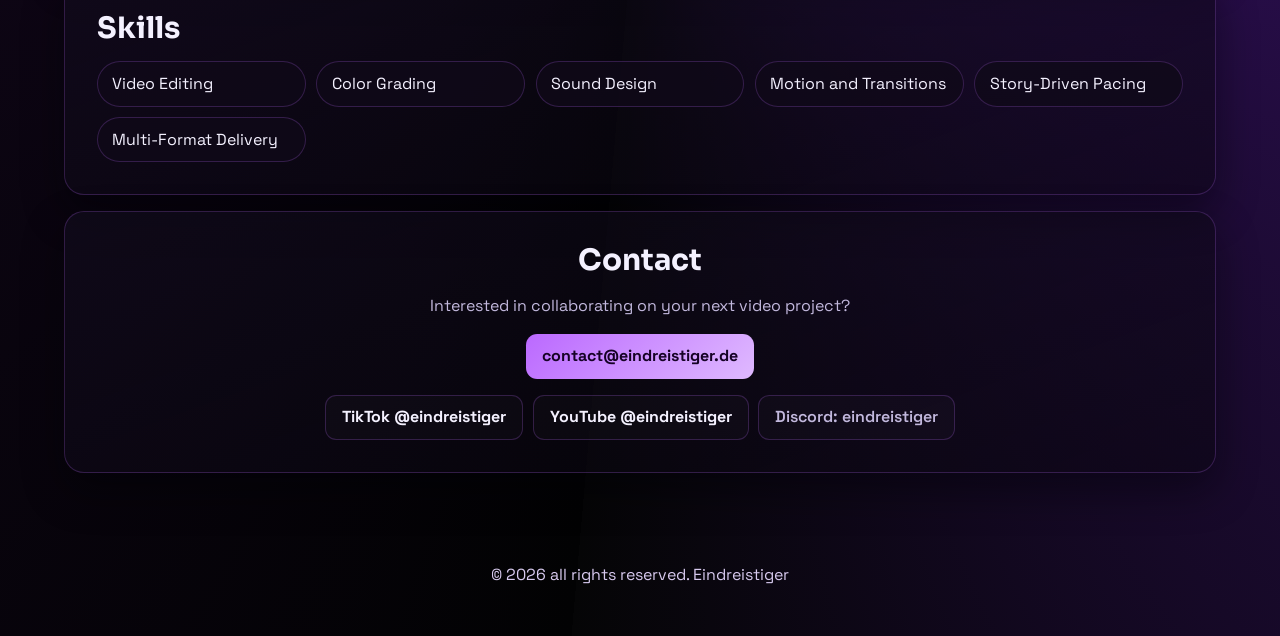
==== commit 9be57dad: "Updated some stuff and added a new promo side." ====
--- a/index.html
+++ b/index.html
@@ -30,6 +30,7 @@
         <a href="#projects">Projects</a>
         <a href="#clients">Clients</a>
         <a href="#skills">Skills</a>
+        <a href="links.html">Links</a>
         <a href="#contact">Contact</a>
       </nav>
     </header>
@@ -84,14 +85,14 @@
         <div class="project-grid">
           <article class="project-card">
             <h3>TikTok Content</h3>
-            <p>Short-form edits built for retention, pace, and platform-native flow.</p>
-            <span>Short Form • Hooks • Fast Pacing</span>
+            <p>Random edits I post on TikTok for now.</p>
+            <span>Short clips • Fun edits</span>
             <a class="project-link" href="https://www.tiktok.com/@eindreistiger" target="_blank" rel="noreferrer">Watch on TikTok</a>
           </article>
           <article class="project-card">
             <h3>YouTube Videos</h3>
-            <p>Longer edits with clear storytelling, rhythm, and polished transitions.</p>
-            <span>Long Form • Story • Sound</span>
+            <p>Random videos I upload on YouTube for now.</p>
+            <span>Longer videos • Chill edits</span>
             <a class="project-link" href="https://www.youtube.com/@eindreistiger" target="_blank" rel="noreferrer">Watch on YouTube</a>
           </article>
           <article class="project-card">
@@ -106,7 +107,7 @@
       <section id="clients" class="panel">
         <div class="section-head">
           <h2>Clients</h2>
-          <p>Click a client to open their profile. Add more clients in clients.json.</p>
+          <p>Click a client to open their channel.</p>
         </div>
         <div id="clientList" class="client-grid" aria-live="polite"></div>
       </section>
@@ -125,8 +126,8 @@
 
       <section id="contact" class="panel contact">
         <h2>Contact</h2>
-        <p>Interested in collaborating on your next video project?</p>
-        <a class="btn btn-primary" href="mailto:brotnoob1234@gmail.com">brotnoob1234@gmail.com</a>
+        <p class="contact-message">Interested in collaborating on your next video project?</p>
+        <a class="btn btn-primary" href="mailto:contact@eindreistiger.de">contact@eindreistiger.de</a>
         <div class="social-row">
           <a class="btn btn-ghost" href="https://www.tiktok.com/@eindreistiger" target="_blank" rel="noreferrer">TikTok @eindreistiger</a>
           <a class="btn btn-ghost" href="https://www.youtube.com/@eindreistiger" target="_blank" rel="noreferrer">YouTube @eindreistiger</a>
@@ -136,7 +137,7 @@
     </main>
 
     <footer class="site-footer">
-      <p><span id="year"></span> Eindreistiger Portfolio. Built for every screen size.</p>
+      <p>© <span id="year"></span> all rights reserved. Eindreistiger</p>
     </footer>
 
     <script src="script.js"></script>
--- a/styles.css
+++ b/styles.css
@@ -239,6 +239,8 @@
 }
 
 .project-card {
+  display: flex;
+  flex-direction: column;
   border-radius: 0.95rem;
   border: 1px solid rgba(187, 105, 255, 0.28);
   background:
@@ -259,7 +261,7 @@
 
 .project-link {
   display: inline-flex;
-  margin-top: 0.8rem;
+  margin-top: auto;
   color: var(--ink-1);
   text-decoration: none;
   border: 1px solid var(--stroke);
@@ -267,6 +269,10 @@
   padding: 0.5rem 0.75rem;
   font-weight: 600;
   background: rgba(255, 255, 255, 0.02);
+}
+
+.project-card .project-link {
+  align-self: flex-start;
 }
 
 .project-link:hover,
@@ -345,6 +351,18 @@
   text-align: left;
 }
 
+.extra-links-grid {
+  display: grid;
+  gap: 0.85rem;
+  grid-template-columns: repeat(2, minmax(0, 1fr));
+}
+
+.extra-link-note {
+  margin: 0.22rem 0 0;
+  color: var(--ink-2);
+  font-size: 0.9rem;
+}
+
 .skills {
   list-style: none;
   padding: 0;
@@ -365,6 +383,12 @@
   text-align: center;
 }
 
+.contact-message {
+  margin-left: auto;
+  margin-right: auto;
+  text-align: center;
+}
+
 .social-row {
   margin-top: 1rem;
   display: flex;
@@ -398,6 +422,10 @@
 
   .project-grid {
     grid-template-columns: repeat(2, minmax(0, 1fr));
+  }
+
+  .extra-links-grid {
+    grid-template-columns: 1fr;
   }
 }
 
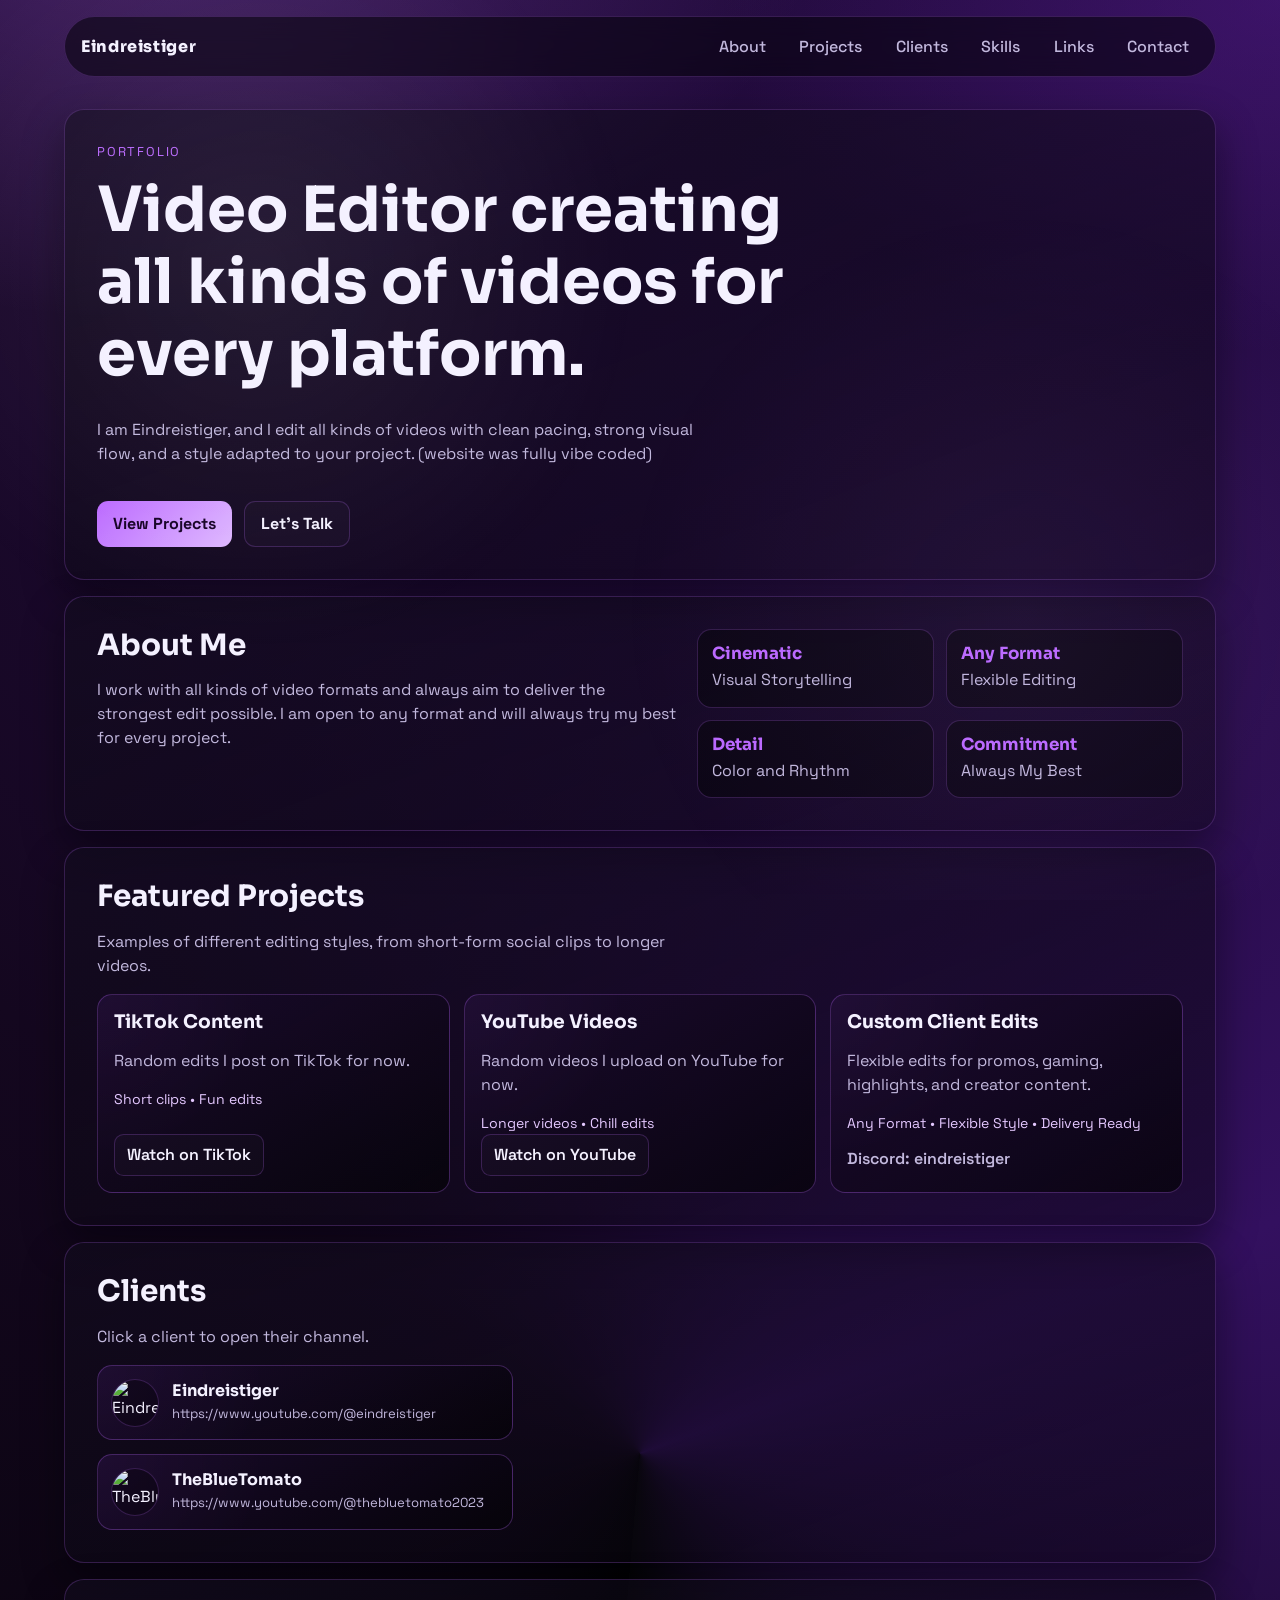
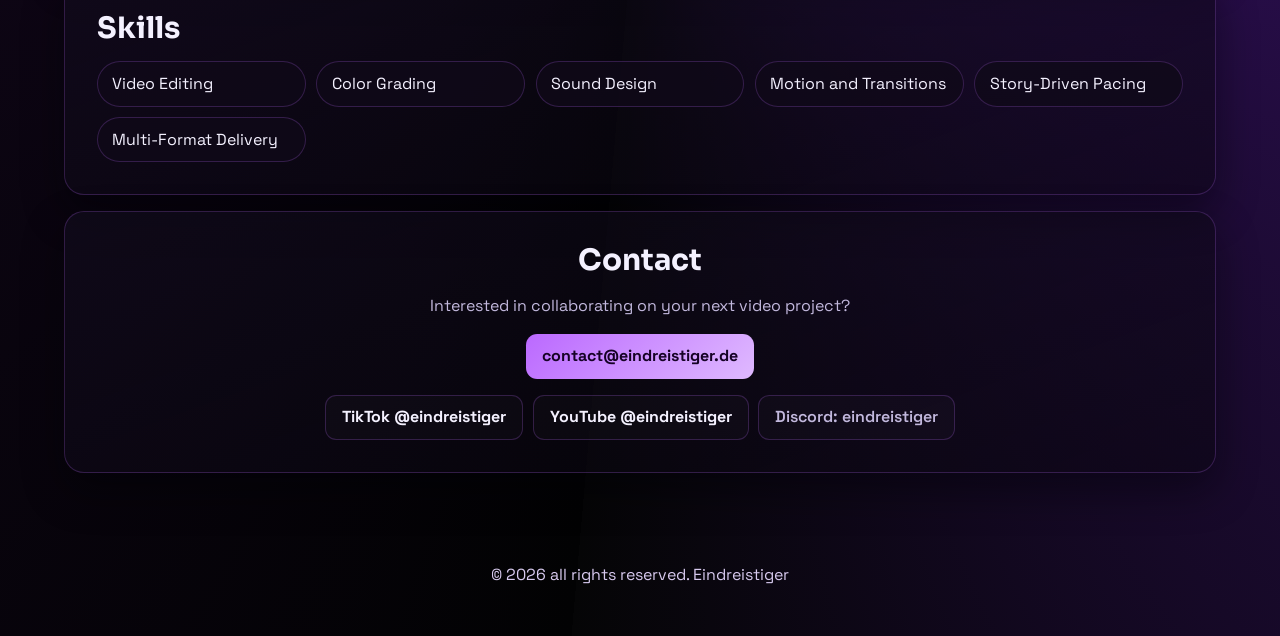
==== commit 1c148084: "Revise portfolio description and content Updated the portfolio webpage to reflect a new description " ====
--- a/index.html
+++ b/index.html
@@ -5,7 +5,7 @@
     <meta name="viewport" content="width=device-width, initial-scale=1.0" />
     <meta
       name="description"
-      content="Modern portfolio webpage with a unique purple and black gradient design."
+      content="About Eindreistiger"
     />
     <title>Eindreistiger Portfolio</title>
     <link rel="preconnect" href="https://fonts.googleapis.com" />
@@ -41,7 +41,7 @@
         <h1>Video Editor creating all kinds of videos for every platform.</h1>
         <p class="lead">
           I am Eindreistiger, and I edit all kinds of videos with clean pacing, strong visual flow,
-          and a style adapted to your project.
+          and a style adapted to your project. (website was fully vibe coded)
         </p>
         <div class="cta-row">
           <a class="btn btn-primary" href="#projects">View Projects</a>
